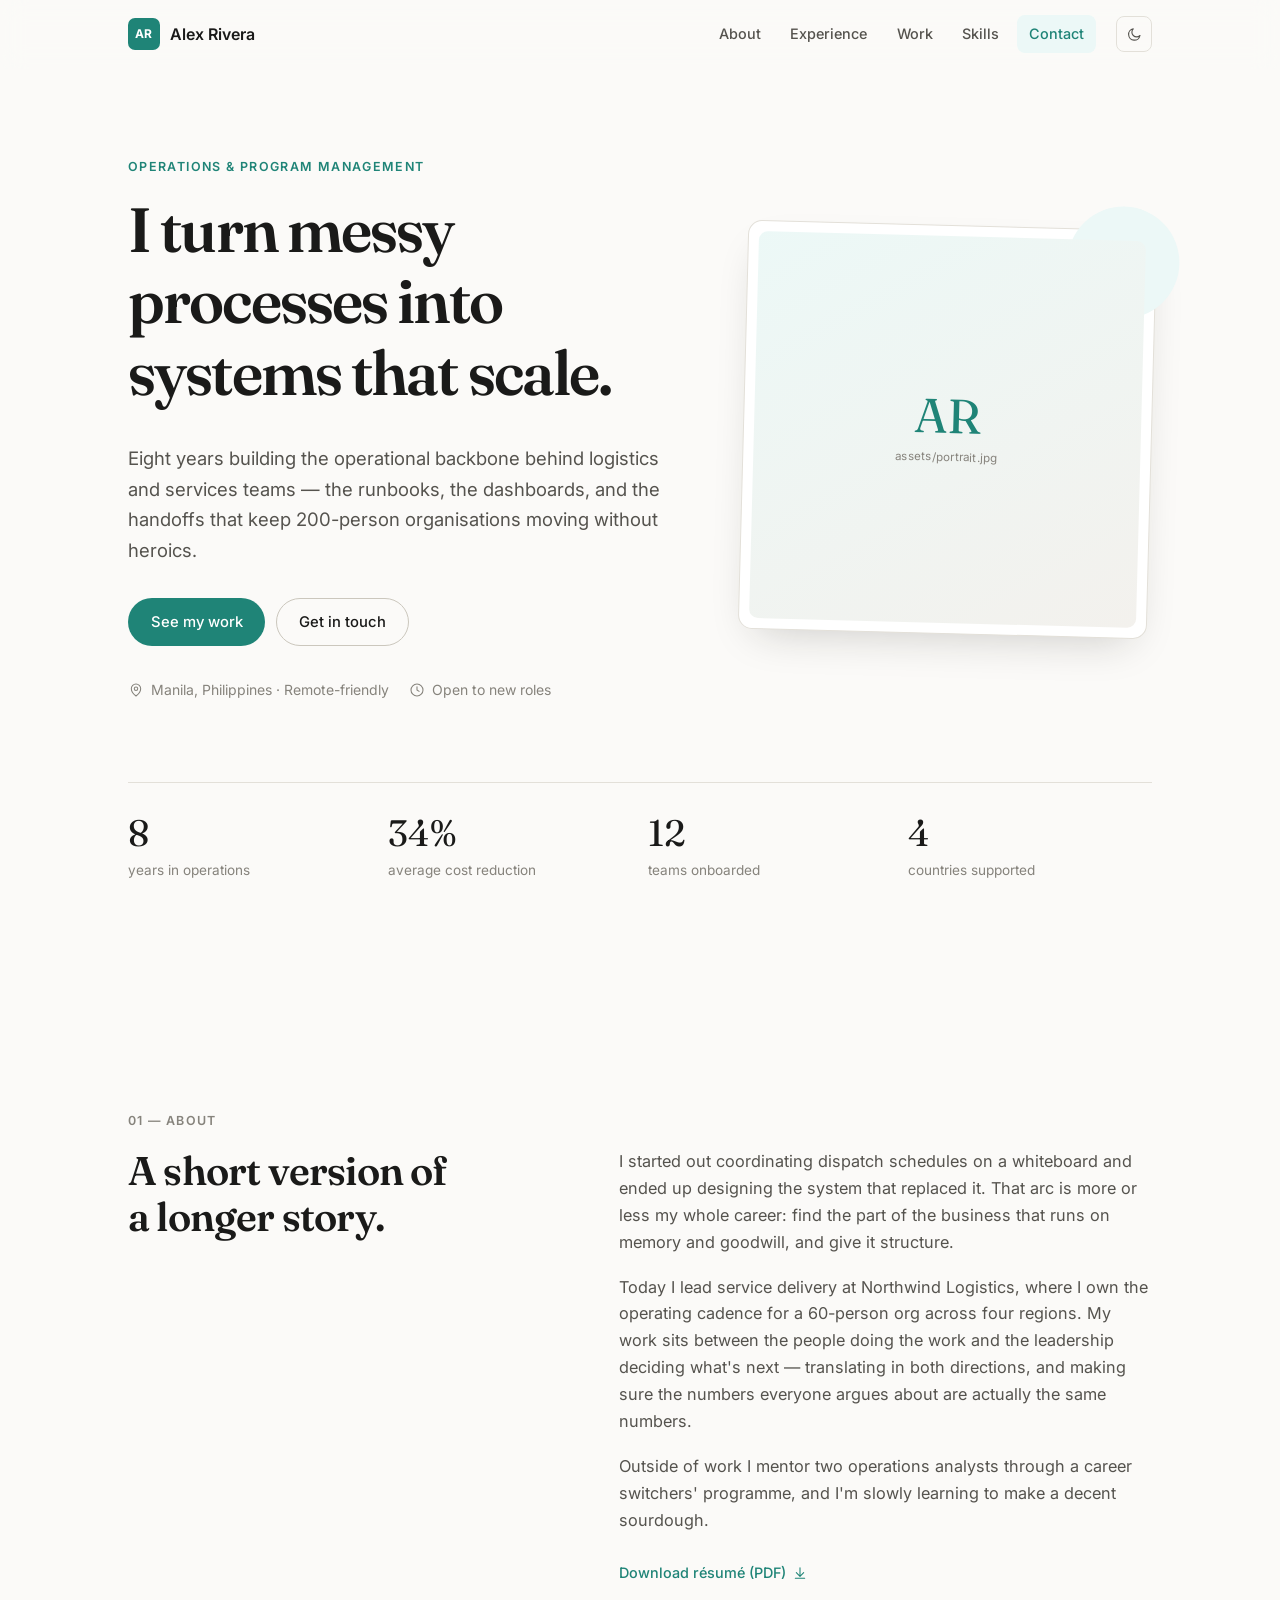
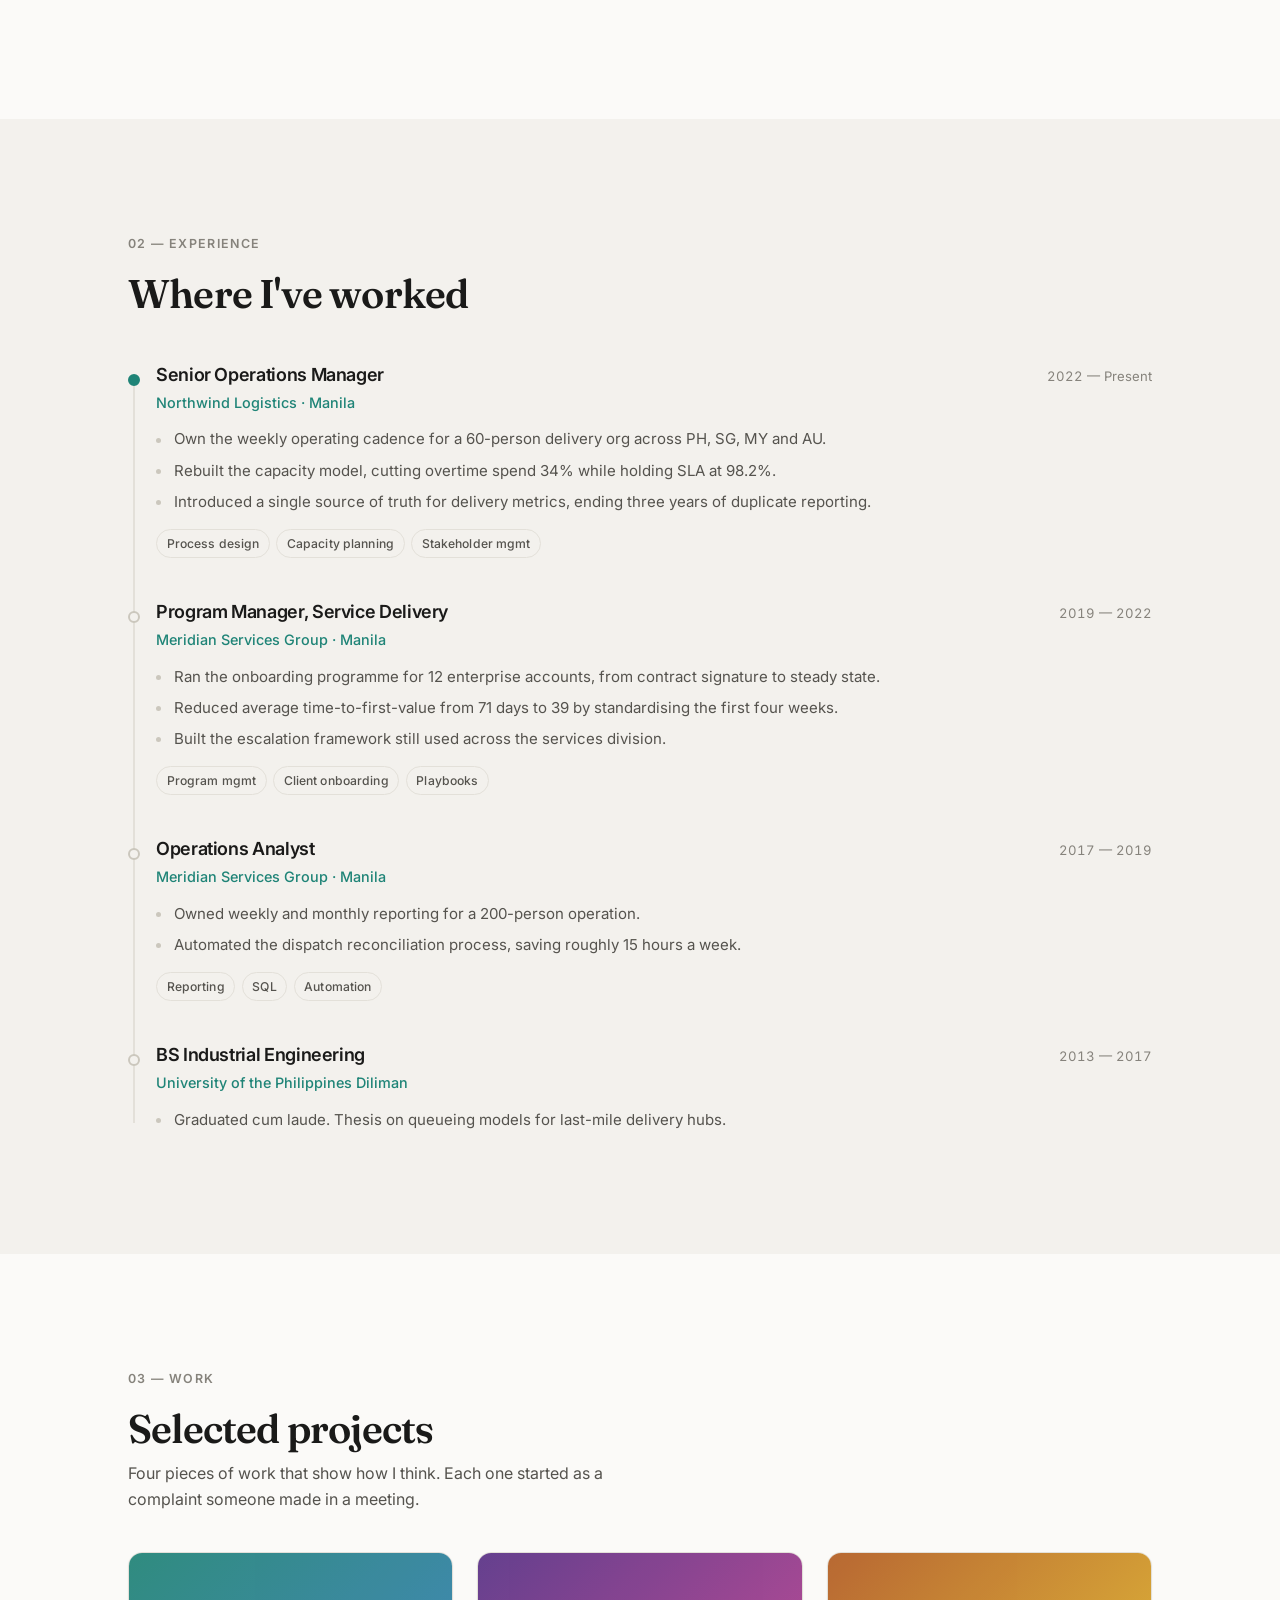
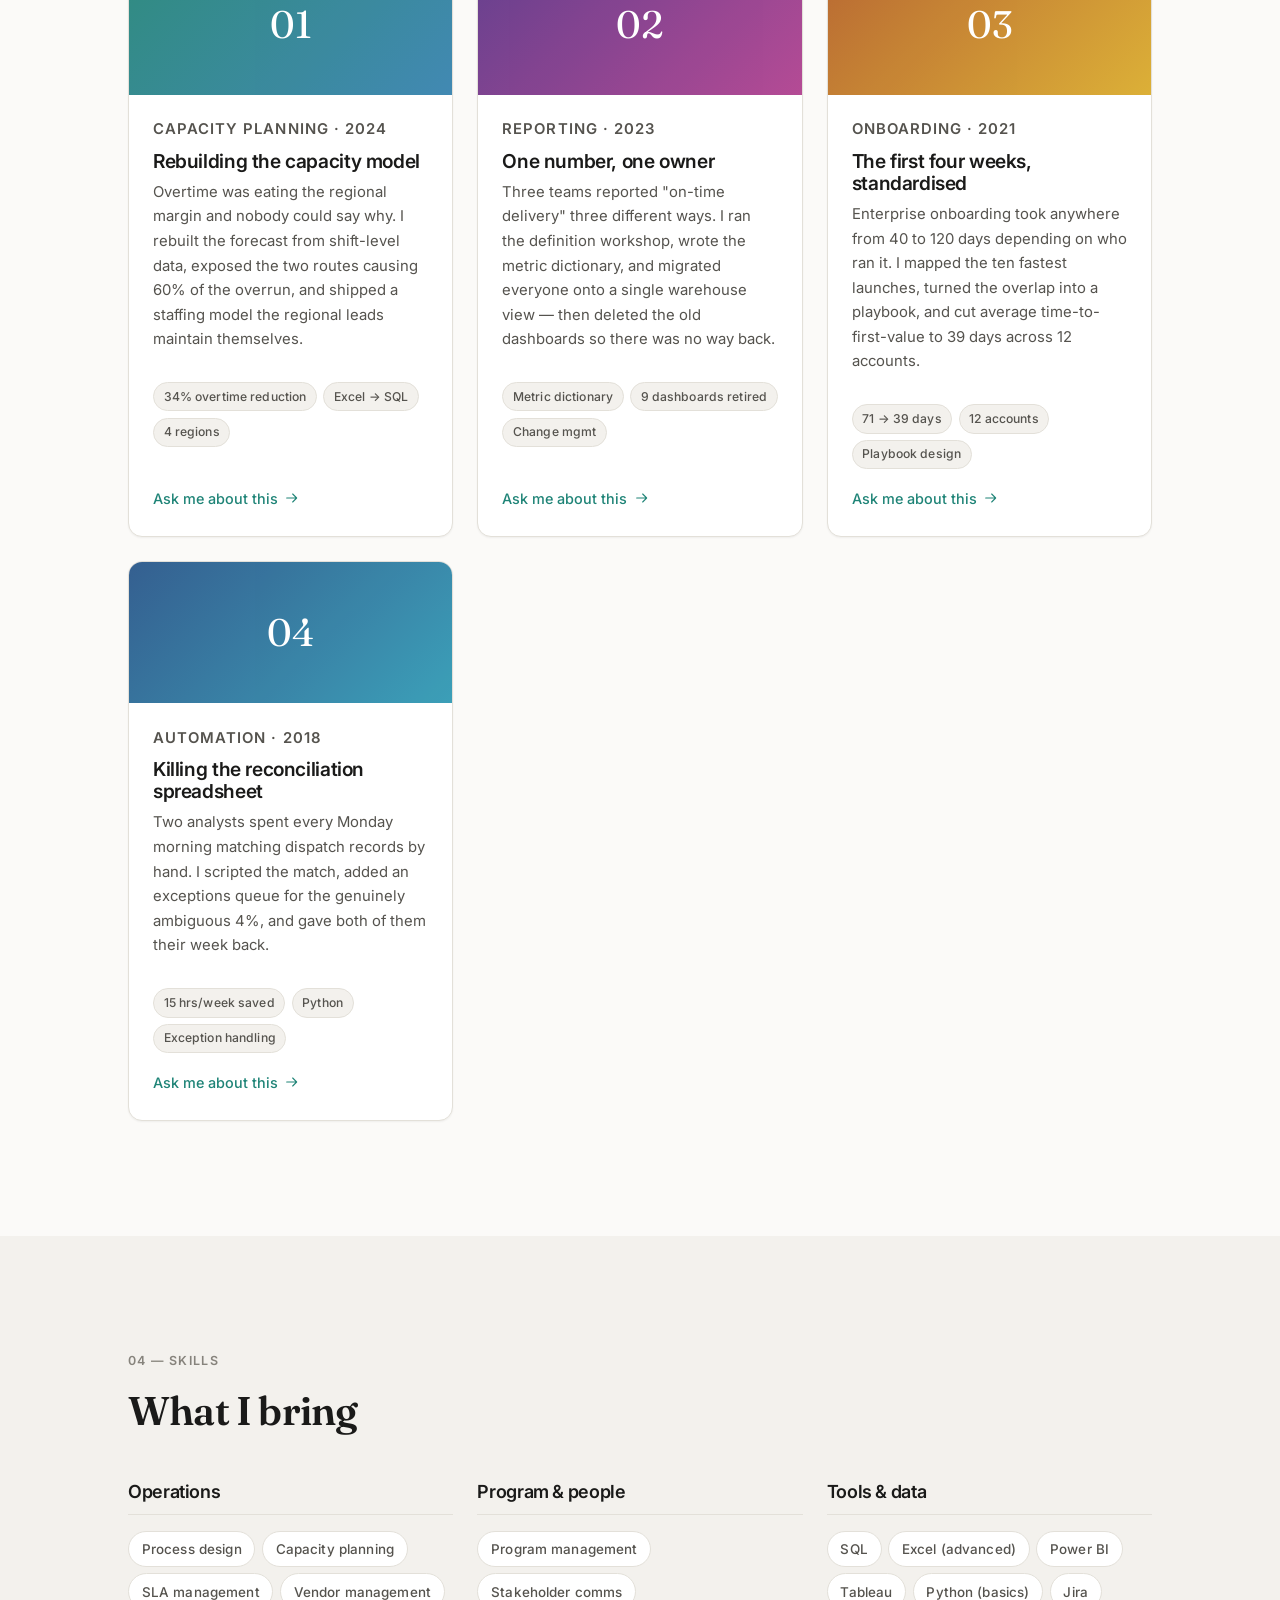
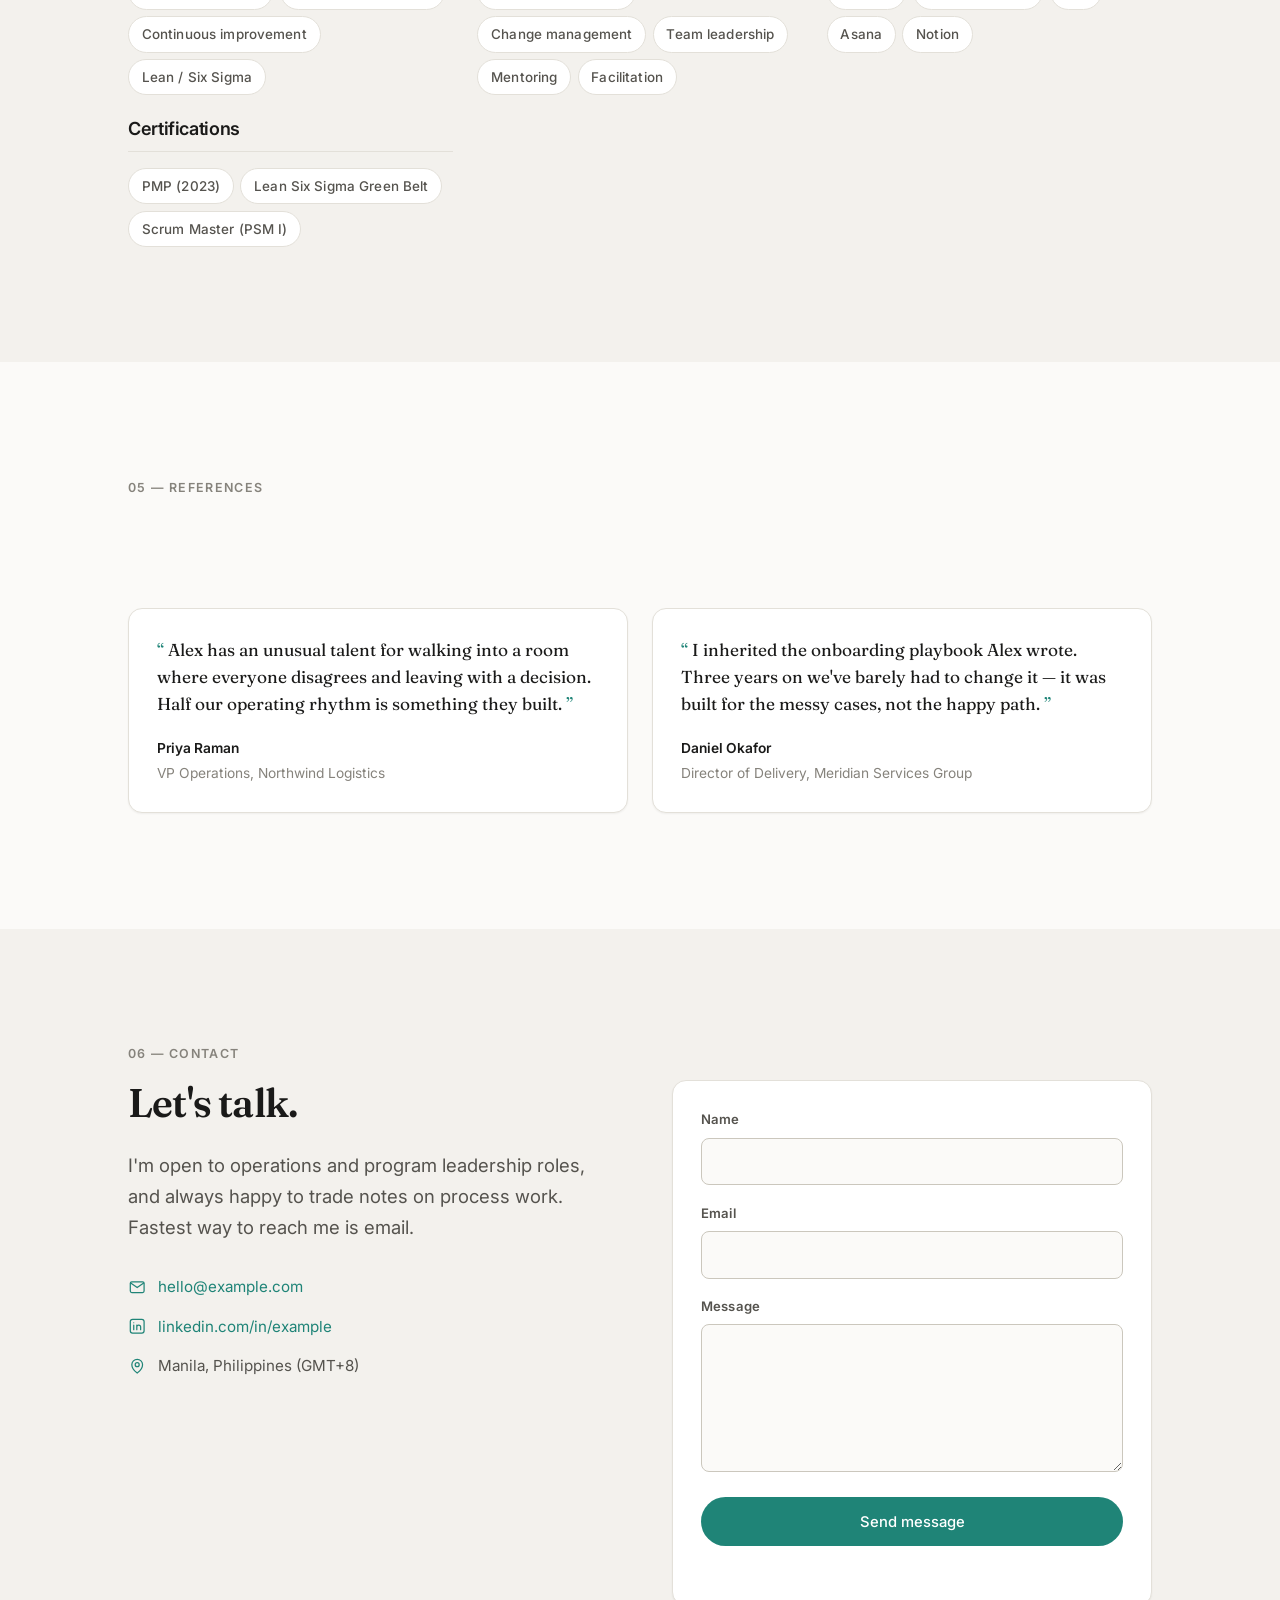
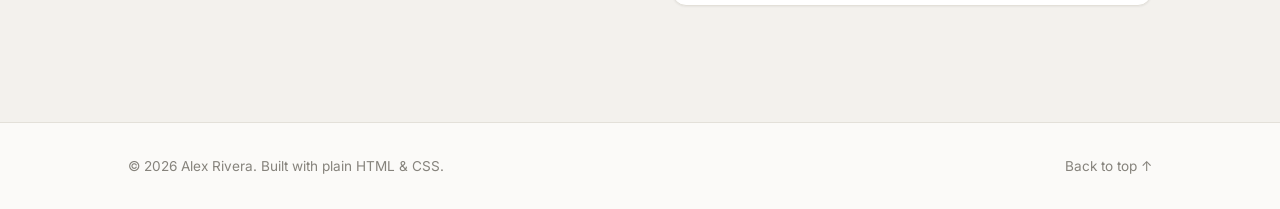
==== index.html @ 47d4df35 "Initial portfolio site Static single-page portfolio deployed to GitHub Pages via Actions. No build s" ====
<!DOCTYPE html>
<html lang="en" class="no-js">
<head>
<meta charset="utf-8">
<meta name="viewport" content="width=device-width, initial-scale=1">

<!-- ══════════════════════════════════════════════════════════════════
     EDIT ME — site metadata. Change these 6 lines and most of the
     SEO / social-sharing setup is done.
     ══════════════════════════════════════════════════════════════ -->
<title>Alex Rivera — Operations &amp; Program Manager</title>
<meta name="description" content="Operations and program manager with 8 years turning messy processes into systems that scale. Currently leading service delivery at Northwind Logistics.">
<meta name="author" content="Alex Rivera">
<link rel="canonical" href="https://nicogallardoramos-glitch.github.io/">
<meta property="og:title" content="Alex Rivera — Operations &amp; Program Manager">
<meta property="og:description" content="Operations and program manager with 8 years turning messy processes into systems that scale.">
<meta property="og:type" content="website">
<meta property="og:url" content="https://nicogallardoramos-glitch.github.io/">
<meta property="og:image" content="https://nicogallardoramos-glitch.github.io/assets/og-image.png">
<meta name="twitter:card" content="summary_large_image">

<link rel="icon" href="assets/favicon.svg" type="image/svg+xml">
<link rel="preconnect" href="https://fonts.googleapis.com">
<link rel="preconnect" href="https://fonts.gstatic.com" crossorigin>
<link rel="stylesheet" href="https://fonts.googleapis.com/css2?family=Inter:wght@400;500;600;700&family=Fraunces:opsz,wght@9..144,600&display=swap">
<link rel="stylesheet" href="css/styles.css">

<!-- Runs before first paint: applies the saved theme (no white flash) and
     flips the no-js flag so scroll-reveal only hides content when JS works. -->
<script>
  document.documentElement.classList.remove('no-js');
  try {
    var t = localStorage.getItem('theme');
    if (t) document.documentElement.setAttribute('data-theme', t);
  } catch (e) {}
</script>
</head>
<body>

<a class="skip-link" href="#main">Skip to content</a>

<!-- ─── Header ──────────────────────────────────────────────────── -->
<header class="site-header" id="site-header">
  <div class="wrap header-inner">
    <a class="brand" href="#top">
      <span class="brand-mark" aria-hidden="true">AR</span>
      <span class="brand-name">Alex Rivera</span>
    </a>

    <nav class="nav" id="nav" aria-label="Main">
      <a href="#about">About</a>
      <a href="#experience">Experience</a>
      <a href="#work">Work</a>
      <a href="#skills">Skills</a>
      <a href="#contact">Contact</a>
    </nav>

    <div class="header-actions">
      <button class="icon-btn" id="theme-toggle" type="button"
              aria-label="Switch to dark theme" title="Toggle theme">
        <svg class="ico-sun" viewBox="0 0 24 24" aria-hidden="true"><circle cx="12" cy="12" r="4.2"/><path d="M12 2.5v2.6M12 18.9v2.6M2.5 12h2.6M18.9 12h2.6M5.2 5.2l1.9 1.9M16.9 16.9l1.9 1.9M18.8 5.2l-1.9 1.9M7.1 16.9l-1.9 1.9"/></svg>
        <svg class="ico-moon" viewBox="0 0 24 24" aria-hidden="true"><path d="M20 13.6A8.2 8.2 0 1 1 10.4 4a6.6 6.6 0 0 0 9.6 9.6z"/></svg>
      </button>

      <button class="icon-btn nav-toggle" id="nav-toggle" type="button"
              aria-label="Open menu" aria-expanded="false" aria-controls="nav">
        <svg viewBox="0 0 24 24" aria-hidden="true"><path d="M4 7h16M4 12h16M4 17h16"/></svg>
      </button>
    </div>
  </div>
</header>

<main id="main">

  <!-- ─── Hero ──────────────────────────────────────────────────── -->
  <section class="hero" id="top">
    <div class="wrap hero-grid">
      <div class="hero-text">
        <p class="eyebrow reveal">Operations &amp; Program Management</p>
        <h1 class="reveal">I turn messy processes into systems that scale.</h1>
        <p class="lede reveal">
          Eight years building the operational backbone behind logistics and
          services teams — the runbooks, the dashboards, and the handoffs that
          keep 200-person organisations moving without heroics.
        </p>
        <div class="hero-cta reveal">
          <a class="btn btn-primary" href="#work">See my work</a>
          <a class="btn btn-ghost" href="#contact">Get in touch</a>
        </div>
        <ul class="hero-meta reveal">
          <li><svg viewBox="0 0 24 24" aria-hidden="true"><path d="M12 21s7-5.4 7-11a7 7 0 1 0-14 0c0 5.6 7 11 7 11z"/><circle cx="12" cy="10" r="2.6"/></svg> Manila, Philippines · Remote-friendly</li>
          <li><svg viewBox="0 0 24 24" aria-hidden="true"><circle cx="12" cy="12" r="9"/><path d="M12 7v5l3.2 2"/></svg> Open to new roles</li>
        </ul>
      </div>

      <div class="hero-portrait reveal">
        <!-- EDIT ME — swap for a real photo: assets/portrait.jpg (square, 800×800) -->
        <div class="portrait-frame">
          <div class="portrait-placeholder" role="img" aria-label="Portrait placeholder">
            <span>AR</span>
            <small>assets/portrait.jpg</small>
          </div>
        </div>
      </div>
    </div>

    <div class="wrap">
      <dl class="stats reveal">
        <div><dt>8</dt><dd>years in operations</dd></div>
        <div><dt>34%</dt><dd>average cost reduction</dd></div>
        <div><dt>12</dt><dd>teams onboarded</dd></div>
        <div><dt>4</dt><dd>countries supported</dd></div>
      </dl>
    </div>
  </section>

  <!-- ─── About ─────────────────────────────────────────────────── -->
  <section class="section" id="about">
    <div class="wrap">
      <p class="section-label reveal">01 — About</p>
      <div class="about-grid">
        <h2 class="reveal">A short version of a longer story.</h2>
        <div class="prose reveal">
          <p>
            I started out coordinating dispatch schedules on a whiteboard and
            ended up designing the system that replaced it. That arc is more or
            less my whole career: find the part of the business that runs on
            memory and goodwill, and give it structure.
          </p>
          <p>
            Today I lead service delivery at Northwind Logistics, where I own
            the operating cadence for a 60-person org across four regions. My
            work sits between the people doing the work and the leadership
            deciding what's next — translating in both directions, and making
            sure the numbers everyone argues about are actually the same numbers.
          </p>
          <p>
            Outside of work I mentor two operations analysts through a career
            switchers' programme, and I'm slowly learning to make a decent
            sourdough.
          </p>
          <p class="about-cta">
            <a class="link-arrow" href="assets/resume.pdf" download>
              Download résumé (PDF)
              <svg viewBox="0 0 24 24" aria-hidden="true"><path d="M12 4v12M6.5 11.5 12 17l5.5-5.5M5 20h14"/></svg>
            </a>
          </p>
        </div>
      </div>
    </div>
  </section>

  <!-- ─── Experience ────────────────────────────────────────────── -->
  <section class="section section-alt" id="experience">
    <div class="wrap">
      <p class="section-label reveal">02 — Experience</p>
      <h2 class="section-title reveal">Where I've worked</h2>

      <ol class="timeline">
        <li class="reveal">
          <div class="tl-marker" aria-hidden="true"></div>
          <div class="tl-body">
            <div class="tl-head">
              <h3>Senior Operations Manager</h3>
              <span class="tl-date">2022 — Present</span>
            </div>
            <p class="tl-org">Northwind Logistics · Manila</p>
            <ul class="tl-points">
              <li>Own the weekly operating cadence for a 60-person delivery org across PH, SG, MY and AU.</li>
              <li>Rebuilt the capacity model, cutting overtime spend 34% while holding SLA at 98.2%.</li>
              <li>Introduced a single source of truth for delivery metrics, ending three years of duplicate reporting.</li>
            </ul>
            <ul class="tags">
              <li>Process design</li><li>Capacity planning</li><li>Stakeholder mgmt</li>
            </ul>
          </div>
        </li>

        <li class="reveal">
          <div class="tl-marker" aria-hidden="true"></div>
          <div class="tl-body">
            <div class="tl-head">
              <h3>Program Manager, Service Delivery</h3>
              <span class="tl-date">2019 — 2022</span>
            </div>
            <p class="tl-org">Meridian Services Group · Manila</p>
            <ul class="tl-points">
              <li>Ran the onboarding programme for 12 enterprise accounts, from contract signature to steady state.</li>
              <li>Reduced average time-to-first-value from 71 days to 39 by standardising the first four weeks.</li>
              <li>Built the escalation framework still used across the services division.</li>
            </ul>
            <ul class="tags">
              <li>Program mgmt</li><li>Client onboarding</li><li>Playbooks</li>
            </ul>
          </div>
        </li>

        <li class="reveal">
          <div class="tl-marker" aria-hidden="true"></div>
          <div class="tl-body">
            <div class="tl-head">
              <h3>Operations Analyst</h3>
              <span class="tl-date">2017 — 2019</span>
            </div>
            <p class="tl-org">Meridian Services Group · Manila</p>
            <ul class="tl-points">
              <li>Owned weekly and monthly reporting for a 200-person operation.</li>
              <li>Automated the dispatch reconciliation process, saving roughly 15 hours a week.</li>
            </ul>
            <ul class="tags">
              <li>Reporting</li><li>SQL</li><li>Automation</li>
            </ul>
          </div>
        </li>

        <li class="reveal">
          <div class="tl-marker" aria-hidden="true"></div>
          <div class="tl-body">
            <div class="tl-head">
              <h3>BS Industrial Engineering</h3>
              <span class="tl-date">2013 — 2017</span>
            </div>
            <p class="tl-org">University of the Philippines Diliman</p>
            <ul class="tl-points">
              <li>Graduated cum laude. Thesis on queueing models for last-mile delivery hubs.</li>
            </ul>
          </div>
        </li>
      </ol>
    </div>
  </section>

  <!-- ─── Work / Case studies ───────────────────────────────────── -->
  <section class="section" id="work">
    <div class="wrap">
      <p class="section-label reveal">03 — Work</p>
      <h2 class="section-title reveal">Selected projects</h2>
      <p class="section-intro reveal">
        Four pieces of work that show how I think. Each one started as a
        complaint someone made in a meeting.
      </p>

      <div class="cards">
        <!-- EDIT ME — duplicate an <article> to add a project -->
        <article class="card reveal">
          <div class="card-thumb" data-tone="a" aria-hidden="true"><span>01</span></div>
          <div class="card-body">
            <p class="card-kicker">Capacity planning · 2024</p>
            <h3>Rebuilding the capacity model</h3>
            <p>
              Overtime was eating the regional margin and nobody could say why.
              I rebuilt the forecast from shift-level data, exposed the two
              routes causing 60% of the overrun, and shipped a staffing model
              the regional leads maintain themselves.
            </p>
            <ul class="tags">
              <li>34% overtime reduction</li><li>Excel → SQL</li><li>4 regions</li>
            </ul>
            <a class="link-arrow" href="#contact">
              Ask me about this
              <svg viewBox="0 0 24 24" aria-hidden="true"><path d="M4 12h15M13 6l6 6-6 6"/></svg>
            </a>
          </div>
        </article>

        <article class="card reveal">
          <div class="card-thumb" data-tone="b" aria-hidden="true"><span>02</span></div>
          <div class="card-body">
            <p class="card-kicker">Reporting · 2023</p>
            <h3>One number, one owner</h3>
            <p>
              Three teams reported "on-time delivery" three different ways. I
              ran the definition workshop, wrote the metric dictionary, and
              migrated everyone onto a single warehouse view — then deleted the
              old dashboards so there was no way back.
            </p>
            <ul class="tags">
              <li>Metric dictionary</li><li>9 dashboards retired</li><li>Change mgmt</li>
            </ul>
            <a class="link-arrow" href="#contact">
              Ask me about this
              <svg viewBox="0 0 24 24" aria-hidden="true"><path d="M4 12h15M13 6l6 6-6 6"/></svg>
            </a>
          </div>
        </article>

        <article class="card reveal">
          <div class="card-thumb" data-tone="c" aria-hidden="true"><span>03</span></div>
          <div class="card-body">
            <p class="card-kicker">Onboarding · 2021</p>
            <h3>The first four weeks, standardised</h3>
            <p>
              Enterprise onboarding took anywhere from 40 to 120 days depending
              on who ran it. I mapped the ten fastest launches, turned the
              overlap into a playbook, and cut average time-to-first-value to 39
              days across 12 accounts.
            </p>
            <ul class="tags">
              <li>71 → 39 days</li><li>12 accounts</li><li>Playbook design</li>
            </ul>
            <a class="link-arrow" href="#contact">
              Ask me about this
              <svg viewBox="0 0 24 24" aria-hidden="true"><path d="M4 12h15M13 6l6 6-6 6"/></svg>
            </a>
          </div>
        </article>

        <article class="card reveal">
          <div class="card-thumb" data-tone="d" aria-hidden="true"><span>04</span></div>
          <div class="card-body">
            <p class="card-kicker">Automation · 2018</p>
            <h3>Killing the reconciliation spreadsheet</h3>
            <p>
              Two analysts spent every Monday morning matching dispatch records
              by hand. I scripted the match, added an exceptions queue for the
              genuinely ambiguous 4%, and gave both of them their week back.
            </p>
            <ul class="tags">
              <li>15 hrs/week saved</li><li>Python</li><li>Exception handling</li>
            </ul>
            <a class="link-arrow" href="#contact">
              Ask me about this
              <svg viewBox="0 0 24 24" aria-hidden="true"><path d="M4 12h15M13 6l6 6-6 6"/></svg>
            </a>
          </div>
        </article>
      </div>
    </div>
  </section>

  <!-- ─── Skills ────────────────────────────────────────────────── -->
  <section class="section section-alt" id="skills">
    <div class="wrap">
      <p class="section-label reveal">04 — Skills</p>
      <h2 class="section-title reveal">What I bring</h2>

      <div class="skills-grid">
        <div class="skill-group reveal">
          <h3>Operations</h3>
          <ul class="tags tags-lg">
            <li>Process design</li><li>Capacity planning</li><li>SLA management</li>
            <li>Vendor management</li><li>Continuous improvement</li><li>Lean / Six Sigma</li>
          </ul>
        </div>
        <div class="skill-group reveal">
          <h3>Program &amp; people</h3>
          <ul class="tags tags-lg">
            <li>Program management</li><li>Stakeholder comms</li><li>Change management</li>
            <li>Team leadership</li><li>Mentoring</li><li>Facilitation</li>
          </ul>
        </div>
        <div class="skill-group reveal">
          <h3>Tools &amp; data</h3>
          <ul class="tags tags-lg">
            <li>SQL</li><li>Excel (advanced)</li><li>Power BI</li><li>Tableau</li>
            <li>Python (basics)</li><li>Jira</li><li>Asana</li><li>Notion</li>
          </ul>
        </div>
        <div class="skill-group reveal">
          <h3>Certifications</h3>
          <ul class="tags tags-lg">
            <li>PMP (2023)</li><li>Lean Six Sigma Green Belt</li><li>Scrum Master (PSM I)</li>
          </ul>
        </div>
      </div>
    </div>
  </section>

  <!-- ─── Testimonials ──────────────────────────────────────────── -->
  <section class="section" id="testimonials">
    <div class="wrap">
      <p class="section-label reveal">05 — References</p>
      <h2 class="section-title reveal">What colleagues say</h2>

      <div class="quotes">
        <figure class="quote reveal">
          <blockquote>
            Alex has an unusual talent for walking into a room where everyone
            disagrees and leaving with a decision. Half our operating rhythm is
            something they built.
          </blockquote>
          <figcaption>
            <strong>Priya Raman</strong>
            <span>VP Operations, Northwind Logistics</span>
          </figcaption>
        </figure>

        <figure class="quote reveal">
          <blockquote>
            I inherited the onboarding playbook Alex wrote. Three years on we've
            barely had to change it — it was built for the messy cases, not the
            happy path.
          </blockquote>
          <figcaption>
            <strong>Daniel Okafor</strong>
            <span>Director of Delivery, Meridian Services Group</span>
          </figcaption>
        </figure>
      </div>
    </div>
  </section>

  <!-- ─── Contact ───────────────────────────────────────────────── -->
  <section class="section section-contact" id="contact">
    <div class="wrap">
      <p class="section-label reveal">06 — Contact</p>
      <div class="contact-grid">
        <div class="reveal">
          <h2>Let's talk.</h2>
          <p class="lede">
            I'm open to operations and program leadership roles, and always
            happy to trade notes on process work. Fastest way to reach me is
            email.
          </p>

          <ul class="contact-list">
            <!-- EDIT ME — real links go here -->
            <li>
              <svg viewBox="0 0 24 24" aria-hidden="true"><rect x="3" y="5" width="18" height="14" rx="2"/><path d="m3.5 6.5 8.5 6 8.5-6"/></svg>
              <a href="mailto:hello@example.com">hello@example.com</a>
            </li>
            <li>
              <svg viewBox="0 0 24 24" aria-hidden="true"><rect x="3" y="3" width="18" height="18" rx="3"/><path d="M7.5 10.5v6M7.5 7.5v.01M11.5 16.5v-6M11.5 13c0-1.4 1-2.5 2.4-2.5s2.6 1 2.6 2.6v3.4"/></svg>
              <a href="https://linkedin.com/in/example" rel="me noopener">linkedin.com/in/example</a>
            </li>
            <li>
              <svg viewBox="0 0 24 24" aria-hidden="true"><path d="M12 21s7-5.4 7-11a7 7 0 1 0-14 0c0 5.6 7 11 7 11z"/><circle cx="12" cy="10" r="2.6"/></svg>
              <span>Manila, Philippines (GMT+8)</span>
            </li>
          </ul>
        </div>

        <!-- Static hosting has no backend. This posts to Formspree's free tier.
             Sign up at formspree.io, then replace YOUR_FORM_ID below.
             Until you do, the form will not send anything. -->
        <form class="contact-form reveal" id="contact-form"
              action="https://formspree.io/f/YOUR_FORM_ID" method="POST">
          <div class="field">
            <label for="cf-name">Name</label>
            <input id="cf-name" name="name" type="text" required autocomplete="name">
          </div>
          <div class="field">
            <label for="cf-email">Email</label>
            <input id="cf-email" name="email" type="email" required autocomplete="email">
          </div>
          <div class="field">
            <label for="cf-message">Message</label>
            <textarea id="cf-message" name="message" rows="5" required></textarea>
          </div>
          <!-- Honeypot: bots fill this, humans never see it. -->
          <input type="text" name="_gotcha" tabindex="-1" autocomplete="off" aria-hidden="true" class="honeypot">
          <button class="btn btn-primary" type="submit">Send message</button>
          <p class="form-status" id="form-status" role="status" aria-live="polite"></p>
        </form>
      </div>
    </div>
  </section>

</main>

<footer class="site-footer">
  <div class="wrap footer-inner">
    <p>© <span id="year">2026</span> Alex Rivera. Built with plain HTML &amp; CSS.</p>
    <a href="#top" class="to-top">Back to top ↑</a>
  </div>
</footer>

<script src="js/main.js"></script>
</body>
</html>
---- css/styles.css ----
/* ═══════════════════════════════════════════════════════════════════
   Portfolio — stylesheet
   No frameworks, no build step. Edit the tokens below to re-skin the
   whole site; everything downstream reads from them.
   ═══════════════════════════════════════════════════════════════════ */

/* ── 1. Design tokens ──────────────────────────────────────────── */
:root {
  /* Palette — light. Change --accent-h to shift the whole accent hue. */
  --accent-h: 172;
  --accent:        hsl(var(--accent-h) 62% 32%);
  --accent-hover:  hsl(var(--accent-h) 62% 26%);
  --accent-soft:   hsl(var(--accent-h) 48% 95%);
  --accent-border: hsl(var(--accent-h) 40% 84%);

  --bg:        #fbfaf8;
  --bg-alt:    #f3f1ed;
  --surface:   #ffffff;
  --text:      #1a1a19;
  --text-mid:  #55534e;
  --text-soft: #86837c;
  --border:    #e3e0d9;
  --border-strong: #cbc7bd;

  --shadow-sm: 0 1px 2px rgb(26 26 25 / .05);
  --shadow-md: 0 4px 16px -4px rgb(26 26 25 / .10), 0 1px 3px rgb(26 26 25 / .05);
  --shadow-lg: 0 18px 44px -18px rgb(26 26 25 / .22);

  /* Type */
  --font-sans:  'Inter', -apple-system, BlinkMacSystemFont, 'Segoe UI', Roboto, Helvetica, Arial, sans-serif;
  --font-display: 'Fraunces', Georgia, 'Times New Roman', serif;

  /* Rhythm */
  --wrap: 1120px;
  --gutter: clamp(1.25rem, 5vw, 3rem);
  --section-y: clamp(4.5rem, 9vw, 8rem);
  --radius: 14px;
  --radius-sm: 8px;
}

/* Dark — applied by system preference unless the user chose light. */
@media (prefers-color-scheme: dark) {
  :root:not([data-theme='light']) {
    --accent:        hsl(var(--accent-h) 55% 62%);
    --accent-hover:  hsl(var(--accent-h) 60% 70%);
    --accent-soft:   hsl(var(--accent-h) 30% 16%);
    --accent-border: hsl(var(--accent-h) 25% 28%);

    --bg:        #14151a;
    --bg-alt:    #1a1c22;
    --surface:   #1f2128;
    --text:      #eceaf0;
    --text-mid:  #a9a7b2;
    --text-soft: #7d7b86;
    --border:    #2c2f38;
    --border-strong: #3d414d;

    --shadow-sm: 0 1px 2px rgb(0 0 0 / .3);
    --shadow-md: 0 4px 16px -4px rgb(0 0 0 / .45);
    --shadow-lg: 0 18px 44px -18px rgb(0 0 0 / .7);
  }
}

/* Dark — explicit toggle. Must repeat so the toggle wins both ways. */
:root[data-theme='dark'] {
  --accent:        hsl(var(--accent-h) 55% 62%);
  --accent-hover:  hsl(var(--accent-h) 60% 70%);
  --accent-soft:   hsl(var(--accent-h) 30% 16%);
  --accent-border: hsl(var(--accent-h) 25% 28%);

  --bg:        #14151a;
  --bg-alt:    #1a1c22;
  --surface:   #1f2128;
  --text:      #eceaf0;
  --text-mid:  #a9a7b2;
  --text-soft: #7d7b86;
  --border:    #2c2f38;
  --border-strong: #3d414d;

  --shadow-sm: 0 1px 2px rgb(0 0 0 / .3);
  --shadow-md: 0 4px 16px -4px rgb(0 0 0 / .45);
  --shadow-lg: 0 18px 44px -18px rgb(0 0 0 / .7);
}

/* ── 2. Reset & base ───────────────────────────────────────────── */
*, *::before, *::after { box-sizing: border-box; }

html {
  scroll-behavior: smooth;
  /* Keeps anchored sections clear of the sticky header. */
  scroll-padding-top: 5.5rem;
  -webkit-text-size-adjust: 100%;
}

body {
  margin: 0;
  background: var(--bg);
  color: var(--text);
  font-family: var(--font-sans);
  font-size: 1rem;
  line-height: 1.65;
  -webkit-font-smoothing: antialiased;
  text-rendering: optimizeLegibility;
}

img, svg { max-width: 100%; }
svg { fill: none; stroke: currentColor; stroke-width: 1.6; stroke-linecap: round; stroke-linejoin: round; }

h1, h2, h3 { line-height: 1.15; margin: 0 0 .6em; letter-spacing: -.02em; font-weight: 600; }
h1 { font-family: var(--font-display); font-size: clamp(2.25rem, 5.5vw, 3.9rem); letter-spacing: -.03em; }
h2 { font-family: var(--font-display); font-size: clamp(1.7rem, 3.4vw, 2.5rem); }
h3 { font-size: 1.125rem; }
p  { margin: 0 0 1.1em; }
ul, ol { margin: 0; padding: 0; list-style: none; }

a { color: var(--accent); text-decoration: none; }
a:hover { color: var(--accent-hover); }

:focus-visible {
  outline: 2px solid var(--accent);
  outline-offset: 3px;
  border-radius: 3px;
}

.wrap { width: 100%; max-width: var(--wrap); margin-inline: auto; padding-inline: var(--gutter); }

.skip-link {
  position: absolute; left: -9999px; top: 0; z-index: 100;
  background: var(--accent); color: #fff; padding: .7rem 1.1rem;
  border-radius: 0 0 var(--radius-sm) 0; font-weight: 500;
}
.skip-link:focus { left: 0; color: #fff; }

/* ── 3. Header & nav ───────────────────────────────────────────── */
.site-header {
  position: sticky; top: 0; z-index: 50;
  /* Solid fallback first, for browsers without color-mix(). */
  background: var(--bg);
  background: color-mix(in srgb, var(--bg) 82%, transparent);
  backdrop-filter: blur(12px);
  -webkit-backdrop-filter: blur(12px);
  border-bottom: 1px solid transparent;
  transition: border-color .25s, box-shadow .25s;
}
.site-header.is-stuck { border-bottom-color: var(--border); box-shadow: var(--shadow-sm); }

.header-inner { display: flex; align-items: center; gap: 1rem; min-height: 4.25rem; }

.brand { display: flex; align-items: center; gap: .6rem; color: var(--text); font-weight: 600; }
.brand:hover { color: var(--text); }
.brand-mark {
  display: grid; place-items: center;
  width: 2rem; height: 2rem; border-radius: 7px;
  background: var(--accent); color: #fff;
  font-size: .75rem; font-weight: 700; letter-spacing: .04em;
}
:root[data-theme='dark'] .brand-mark { color: #14151a; }
@media (prefers-color-scheme: dark) { :root:not([data-theme='light']) .brand-mark { color: #14151a; } }

.nav { margin-left: auto; display: flex; gap: .35rem; }
.nav a {
  position: relative;
  padding: .45rem .75rem; border-radius: var(--radius-sm);
  color: var(--text-mid); font-size: .9rem; font-weight: 500;
  transition: color .18s, background-color .18s;
}
.nav a:hover { color: var(--text); background: var(--bg-alt); }
.nav a.is-active { color: var(--accent); background: var(--accent-soft); }

.header-actions { display: flex; align-items: center; gap: .35rem; margin-left: .25rem; }

.icon-btn {
  display: grid; place-items: center;
  width: 2.25rem; height: 2.25rem; padding: 0;
  border: 1px solid var(--border); border-radius: var(--radius-sm);
  background: transparent; color: var(--text-mid); cursor: pointer;
  transition: color .18s, border-color .18s, background-color .18s;
}
.icon-btn:hover { color: var(--text); border-color: var(--border-strong); background: var(--bg-alt); }
.icon-btn svg { width: 1.05rem; height: 1.05rem; }

/* Show the icon for the theme you'd switch *to*. */
.ico-moon { display: block; }
.ico-sun  { display: none; }
:root[data-theme='dark'] .ico-moon { display: none; }
:root[data-theme='dark'] .ico-sun  { display: block; }
@media (prefers-color-scheme: dark) {
  :root:not([data-theme='light']) .ico-moon { display: none; }
  :root:not([data-theme='light']) .ico-sun  { display: block; }
}

.nav-toggle { display: none; }

@media (max-width: 760px) {
  .nav-toggle { display: grid; }
  .brand-name { display: none; }
  .nav {
    position: absolute; inset: 100% 0 auto 0;
    flex-direction: column; gap: 0;
    padding: .5rem var(--gutter) 1rem;
    background: var(--bg); border-bottom: 1px solid var(--border);
    box-shadow: var(--shadow-md);
    display: none;
  }
  .nav.is-open { display: flex; }
  .nav a { padding: .7rem .5rem; font-size: 1rem; }
}

/* ── 4. Buttons & small parts ──────────────────────────────────── */
.btn {
  display: inline-flex; align-items: center; justify-content: center; gap: .5rem;
  padding: .7rem 1.35rem; border: 1px solid transparent; border-radius: 999px;
  font: inherit; font-size: .925rem; font-weight: 500; cursor: pointer;
  transition: background-color .18s, color .18s, border-color .18s, transform .18s;
}
.btn:active { transform: translateY(1px); }
.btn-primary { background: var(--accent); color: #fff; }
.btn-primary:hover { background: var(--accent-hover); color: #fff; }
:root[data-theme='dark'] .btn-primary { color: #14151a; }
:root[data-theme='dark'] .btn-primary:hover { color: #14151a; }
@media (prefers-color-scheme: dark) {
  :root:not([data-theme='light']) .btn-primary,
  :root:not([data-theme='light']) .btn-primary:hover { color: #14151a; }
}
.btn-ghost { border-color: var(--border-strong); color: var(--text); background: transparent; }
.btn-ghost:hover { border-color: var(--text-mid); color: var(--text); background: var(--bg-alt); }

.eyebrow, .section-label {
  font-size: .78rem; font-weight: 600; letter-spacing: .11em; text-transform: uppercase;
  color: var(--accent); margin-bottom: 1rem;
}
.section-label { color: var(--text-soft); }

.lede { font-size: clamp(1.02rem, 1.6vw, 1.16rem); color: var(--text-mid); max-width: 54ch; }

.link-arrow {
  display: inline-flex; align-items: center; gap: .4rem;
  font-size: .9rem; font-weight: 500;
}
.link-arrow svg { width: 1rem; height: 1rem; transition: transform .2s; }
.link-arrow:hover svg { transform: translateX(3px); }

.tags { display: flex; flex-wrap: wrap; gap: .4rem; margin-top: .9rem; }
.tags li {
  padding: .22rem .6rem; border: 1px solid var(--border); border-radius: 999px;
  background: var(--bg-alt); color: var(--text-mid);
  font-size: .76rem; font-weight: 500; letter-spacing: .01em;
}
.tags-lg li { padding: .38rem .8rem; font-size: .84rem; background: var(--surface); }

/* ── 5. Sections ───────────────────────────────────────────────── */
.section { padding-block: var(--section-y); }
.section-alt { background: var(--bg-alt); }
.section-title { margin-bottom: .5rem; }
.section-intro { color: var(--text-mid); max-width: 54ch; margin-bottom: 2.5rem; }

/* ── 6. Hero ───────────────────────────────────────────────────── */
.hero { padding-top: clamp(3rem, 7vw, 5.5rem); padding-bottom: var(--section-y); }
.hero-grid {
  display: grid; grid-template-columns: minmax(0, 1.35fr) minmax(0, 1fr);
  gap: clamp(2rem, 5vw, 4rem); align-items: center;
}
.hero-text h1 { margin-bottom: .55em; max-width: 16ch; }
.hero-cta { display: flex; flex-wrap: wrap; gap: .7rem; margin-top: 2rem; }

.hero-meta { display: flex; flex-wrap: wrap; gap: 1.25rem; margin-top: 2rem; }
.hero-meta li {
  display: flex; align-items: center; gap: .45rem;
  color: var(--text-soft); font-size: .875rem;
}
.hero-meta svg { width: 1rem; height: 1rem; flex: none; }

.portrait-frame {
  position: relative; border-radius: var(--radius);
  padding: .6rem; background: var(--surface);
  border: 1px solid var(--border); box-shadow: var(--shadow-lg);
  rotate: 1.5deg;
}
.portrait-frame::after {
  content: ''; position: absolute; inset: -1.5rem -1.5rem auto auto;
  width: 7rem; height: 7rem; border-radius: 50%;
  background: var(--accent-soft); z-index: -1;
}
.portrait-placeholder {
  aspect-ratio: 1; display: grid; place-content: center; gap: .5rem;
  border-radius: calc(var(--radius) - 5px);
  background: linear-gradient(150deg, var(--accent-soft), var(--bg-alt));
  color: var(--text-soft); text-align: center;
}
.portrait-placeholder span {
  font-family: var(--font-display); font-size: 3rem; color: var(--accent);
  line-height: 1;
}
.portrait-placeholder small { font-size: .72rem; letter-spacing: .02em; }

.stats {
  display: grid; grid-template-columns: repeat(4, 1fr); gap: 1rem;
  margin: clamp(3rem, 7vw, 5rem) 0 0;
  padding-top: 2rem; border-top: 1px solid var(--border);
}
.stats div { text-align: left; }
.stats dt {
  font-family: var(--font-display); font-size: clamp(1.6rem, 3.2vw, 2.3rem);
  color: var(--text); line-height: 1;
}
.stats dd { margin: .45rem 0 0; color: var(--text-soft); font-size: .85rem; }

@media (max-width: 860px) {
  .hero-grid { grid-template-columns: 1fr; }
  .hero-portrait { max-width: 340px; }
  .stats { grid-template-columns: repeat(2, 1fr); gap: 1.75rem 1rem; }
}

/* ── 7. About ──────────────────────────────────────────────────── */
.about-grid {
  display: grid; grid-template-columns: minmax(0, 1fr) minmax(0, 1.25fr);
  gap: clamp(1.5rem, 5vw, 4rem);
}
.about-grid h2 { max-width: 12ch; }
.prose { color: var(--text-mid); max-width: 60ch; }
.prose p { font-size: 1.02rem; }
.about-cta { margin-top: 1.6rem; }

@media (max-width: 780px) { .about-grid { grid-template-columns: 1fr; } }

/* ── 8. Timeline ───────────────────────────────────────────────── */
.timeline { position: relative; margin-top: 3rem; padding-left: 1.75rem; }
.timeline::before {
  content: ''; position: absolute; left: 5px; top: .6rem; bottom: .6rem;
  width: 2px; background: var(--border);
}
.timeline > li { position: relative; padding-bottom: 2.75rem; }
.timeline > li:last-child { padding-bottom: 0; }

.tl-marker {
  position: absolute; left: -1.75rem; top: .55rem;
  width: 12px; height: 12px; border-radius: 50%;
  background: var(--bg-alt); border: 2px solid var(--border-strong);
}
.timeline > li:first-child .tl-marker { background: var(--accent); border-color: var(--accent); }

.tl-head {
  display: flex; flex-wrap: wrap; align-items: baseline;
  justify-content: space-between; gap: .5rem 1rem;
}
.tl-head h3 { margin: 0; }
.tl-date { color: var(--text-soft); font-size: .82rem; font-variant-numeric: tabular-nums; white-space: nowrap; }
.tl-org { margin: .2rem 0 .8rem; color: var(--accent); font-size: .9rem; font-weight: 500; }
.tl-points { color: var(--text-mid); font-size: .94rem; }
.tl-points li { position: relative; padding-left: 1.1rem; margin-bottom: .4rem; }
.tl-points li::before {
  content: ''; position: absolute; left: 0; top: .68em;
  width: 5px; height: 5px; border-radius: 50%; background: var(--border-strong);
}

/* ── 9. Project cards ──────────────────────────────────────────── */
.cards {
  display: grid; grid-template-columns: repeat(auto-fit, minmax(300px, 1fr));
  gap: 1.5rem;
}
.card {
  display: flex; flex-direction: column; overflow: hidden;
  background: var(--surface); border: 1px solid var(--border);
  border-radius: var(--radius); box-shadow: var(--shadow-sm);
  transition: transform .25s, box-shadow .25s, border-color .25s;
}
.card:hover { transform: translateY(-4px); box-shadow: var(--shadow-md); border-color: var(--border-strong); }

.card-thumb {
  display: grid; place-items: center; aspect-ratio: 16 / 7;
  font-family: var(--font-display); font-size: 2.4rem; color: #fff;
  opacity: .96;
}
.card-thumb[data-tone='a'] { background: linear-gradient(135deg, hsl(var(--accent-h) 55% 34%), hsl(calc(var(--accent-h) + 30) 50% 46%)); }
.card-thumb[data-tone='b'] { background: linear-gradient(135deg, hsl(268 42% 38%), hsl(318 45% 48%)); }
.card-thumb[data-tone='c'] { background: linear-gradient(135deg, hsl(24 62% 44%), hsl(44 70% 52%)); }
.card-thumb[data-tone='d'] { background: linear-gradient(135deg, hsl(212 52% 36%), hsl(192 55% 46%)); }

.card-body { padding: 1.4rem 1.5rem 1.6rem; display: flex; flex-direction: column; flex: 1; }
.card-kicker {
  margin: 0 0 .5rem; color: var(--text-soft);
  font-size: .74rem; font-weight: 600; letter-spacing: .07em; text-transform: uppercase;
}
.card-body h3 { margin-bottom: .5rem; font-size: 1.2rem; }
.card-body > p { color: var(--text-mid); font-size: .93rem; }
.card-body .tags { margin-bottom: 1.1rem; }
.card-body .link-arrow { margin-top: auto; align-self: flex-start; }

/* ── 10. Skills ────────────────────────────────────────────────── */
.skills-grid {
  display: grid; grid-template-columns: repeat(auto-fit, minmax(260px, 1fr));
  gap: 1.5rem; margin-top: 3rem;
}
.skill-group h3 {
  padding-bottom: .7rem; margin-bottom: 1rem;
  border-bottom: 1px solid var(--border); color: var(--text);
}

/* ── 11. Testimonials ──────────────────────────────────────────── */
.quotes {
  display: grid; grid-template-columns: repeat(auto-fit, minmax(300px, 1fr));
  gap: 1.5rem; margin-top: 3rem;
}
.quote {
  margin: 0; padding: 1.75rem;
  background: var(--surface); border: 1px solid var(--border);
  border-radius: var(--radius); box-shadow: var(--shadow-sm);
}
.quote blockquote {
  margin: 0 0 1.25rem;
  font-family: var(--font-display); font-size: 1.08rem; line-height: 1.55;
  color: var(--text);
}
.quote blockquote::before { content: '\201C'; color: var(--accent); }
.quote blockquote::after  { content: '\201D'; color: var(--accent); }
.quote figcaption { display: flex; flex-direction: column; gap: .1rem; font-size: .86rem; }
.quote figcaption strong { color: var(--text); font-weight: 600; }
.quote figcaption span { color: var(--text-soft); }

/* ── 12. Contact ───────────────────────────────────────────────── */
.section-contact { background: var(--bg-alt); }
.contact-grid {
  display: grid; grid-template-columns: minmax(0, 1fr) minmax(0, 1fr);
  gap: clamp(2rem, 5vw, 4rem); align-items: start;
}
.contact-list { margin-top: 2rem; display: grid; gap: .9rem; }
.contact-list li { display: flex; align-items: center; gap: .7rem; color: var(--text-mid); font-size: .95rem; }
.contact-list svg { width: 1.15rem; height: 1.15rem; flex: none; color: var(--accent); }

.contact-form {
  padding: 1.75rem; background: var(--surface);
  border: 1px solid var(--border); border-radius: var(--radius);
  box-shadow: var(--shadow-sm);
}
.field { margin-bottom: 1.1rem; }
.field label {
  display: block; margin-bottom: .4rem;
  font-size: .82rem; font-weight: 600; color: var(--text-mid); letter-spacing: .01em;
}
.field input, .field textarea {
  width: 100%; padding: .65rem .8rem;
  border: 1px solid var(--border-strong); border-radius: var(--radius-sm);
  background: var(--bg); color: var(--text);
  font: inherit; font-size: .95rem;
  transition: border-color .18s, box-shadow .18s;
}
.field textarea { resize: vertical; min-height: 7rem; }
.field input:focus, .field textarea:focus {
  outline: none; border-color: var(--accent);
  box-shadow: 0 0 0 3px var(--accent-soft);
}
.honeypot { position: absolute; left: -9999px; opacity: 0; height: 0; width: 0; }
.contact-form .btn { width: 100%; }
.form-status { margin: .9rem 0 0; font-size: .875rem; min-height: 1.2em; }
.form-status.ok  { color: var(--accent); }
.form-status.err { color: #c0392b; }
:root[data-theme='dark'] .form-status.err { color: #ff8f7d; }

@media (max-width: 780px) { .contact-grid { grid-template-columns: 1fr; } }

/* ── 13. Footer ────────────────────────────────────────────────── */
.site-footer { border-top: 1px solid var(--border); padding-block: 2rem; }
.footer-inner {
  display: flex; flex-wrap: wrap; gap: 1rem;
  align-items: center; justify-content: space-between;
  color: var(--text-soft); font-size: .85rem;
}
.footer-inner p { margin: 0; }
.to-top { color: var(--text-soft); }
.to-top:hover { color: var(--accent); }

/* ── 14. Scroll reveal ─────────────────────────────────────────── */
.reveal { opacity: 0; transform: translateY(18px); }
.reveal.is-visible {
  opacity: 1; transform: none;
  transition: opacity .6s cubic-bezier(.22,.61,.36,1), transform .6s cubic-bezier(.22,.61,.36,1);
}
/* If JS is off or observers are unavailable, never leave content hidden. */
.no-js .reveal { opacity: 1; transform: none; }

@media (prefers-reduced-motion: reduce) {
  html { scroll-behavior: auto; }
  .reveal { opacity: 1; transform: none; transition: none; }
  *, *::before, *::after {
    animation-duration: .01ms !important;
    transition-duration: .01ms !important;
  }
}

/* ── 15. Print (so the page prints as a clean résumé) ──────────── */
@media print {
  .site-header, .hero-cta, .contact-form, .to-top, .card-thumb, .skip-link { display: none !important; }
  body { background: #fff; color: #000; font-size: 11pt; }
  .reveal { opacity: 1 !important; transform: none !important; }
  .section { padding-block: 1.5rem; page-break-inside: avoid; }
  .section-alt, .section-contact { background: #fff; }
  a { color: #000; text-decoration: underline; }
  .card, .quote { box-shadow: none; border: 1px solid #ccc; }
}
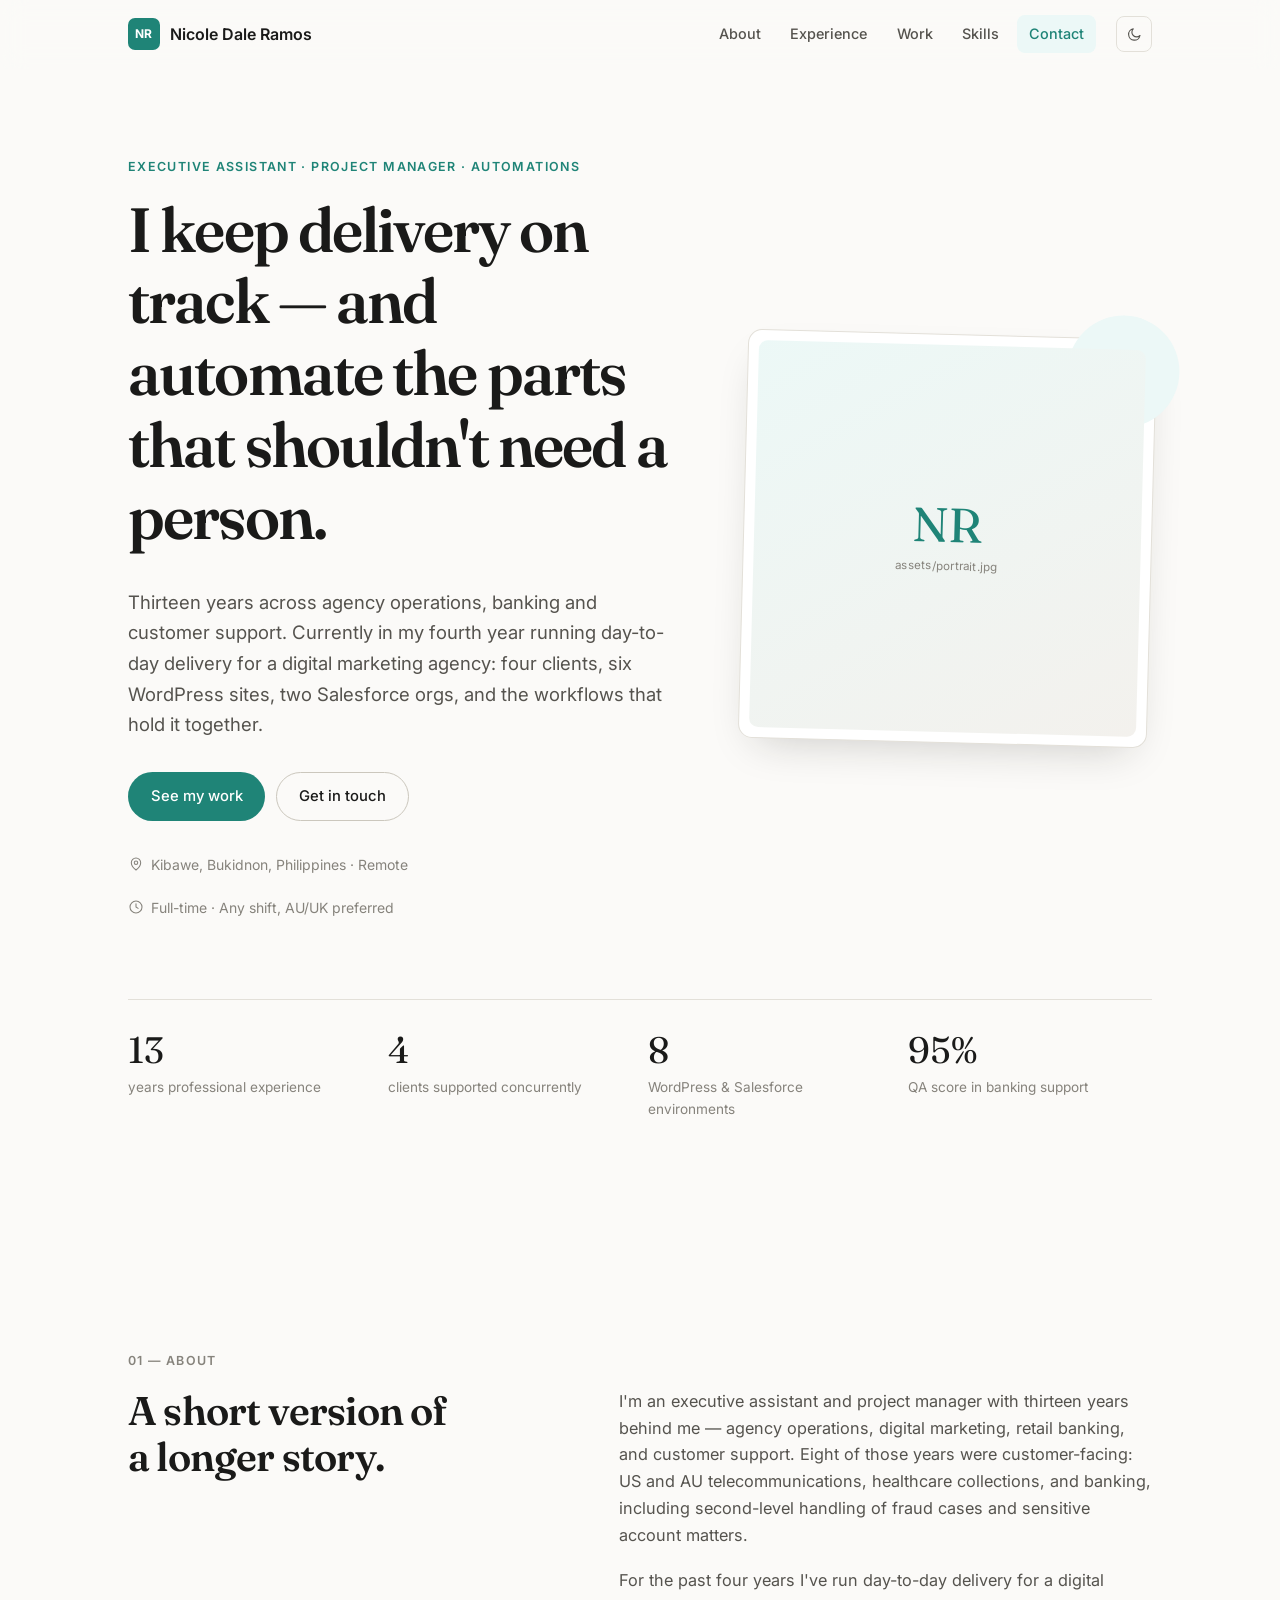
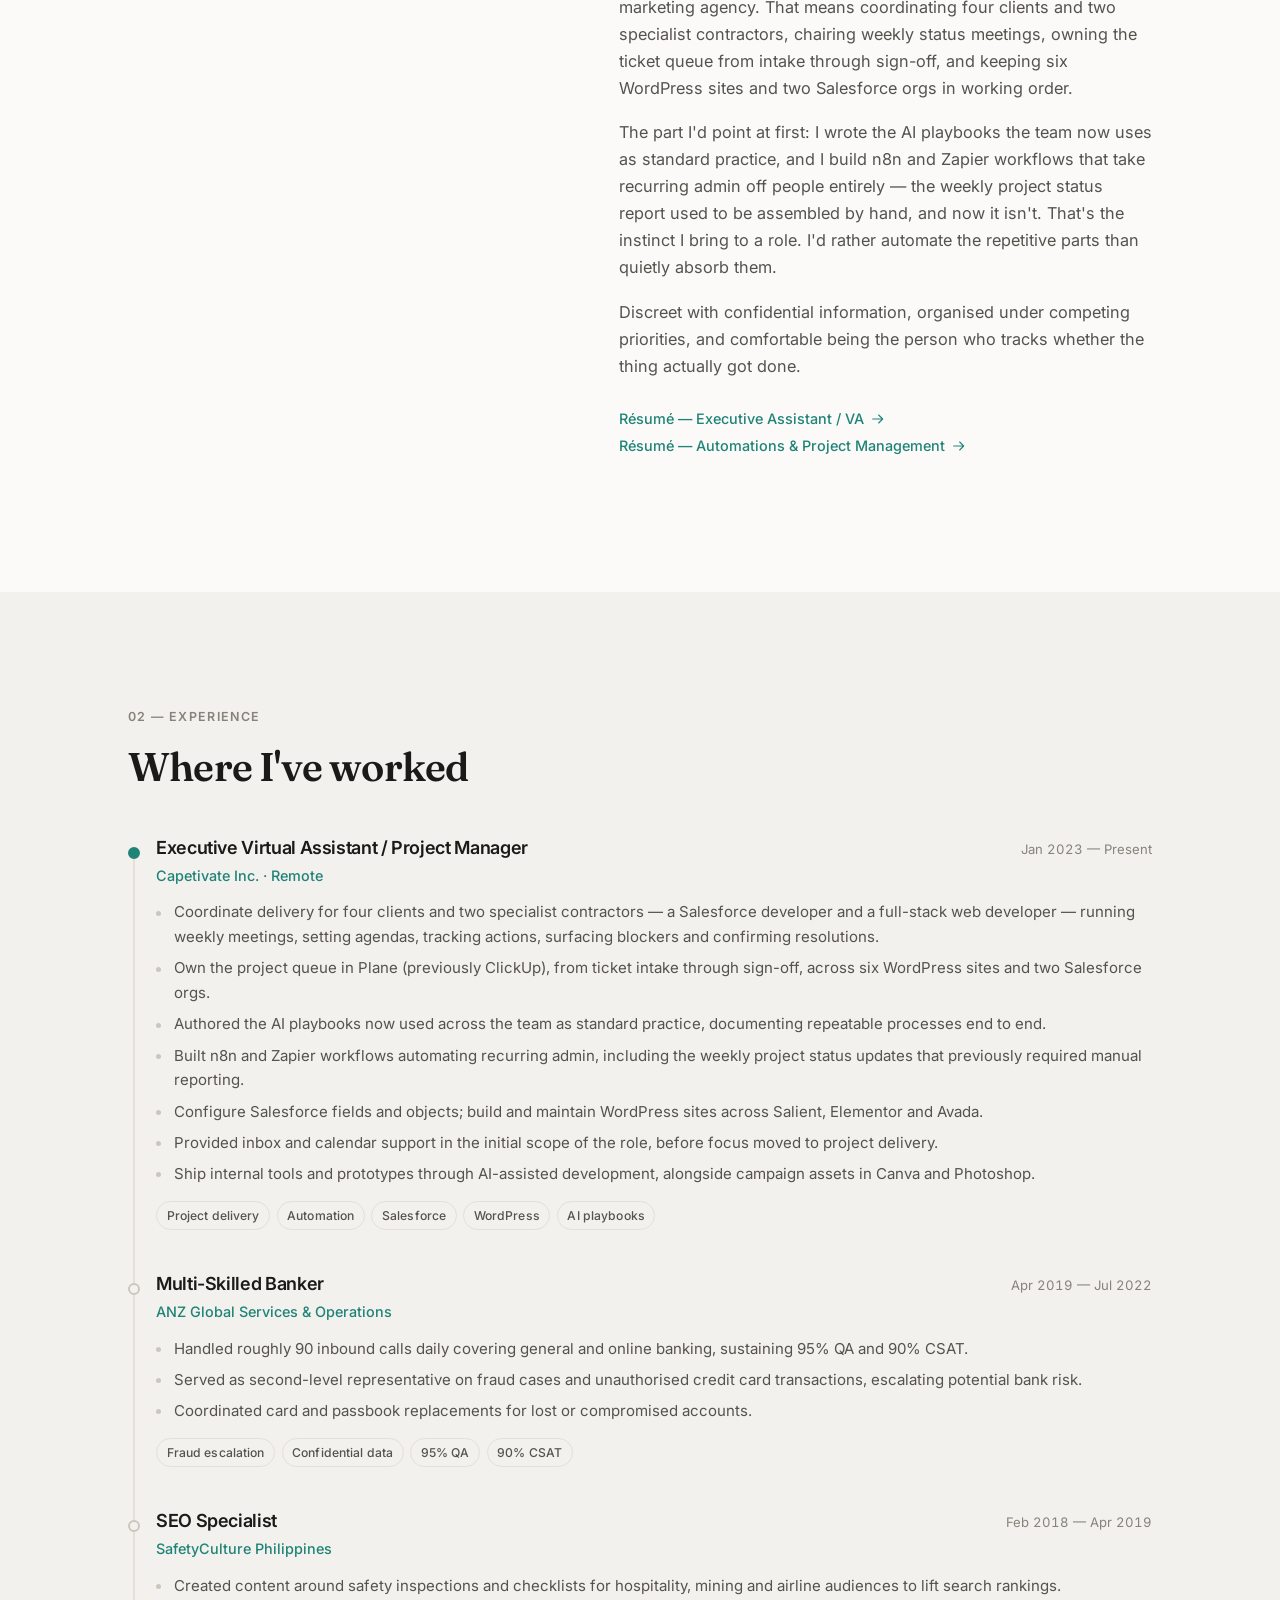
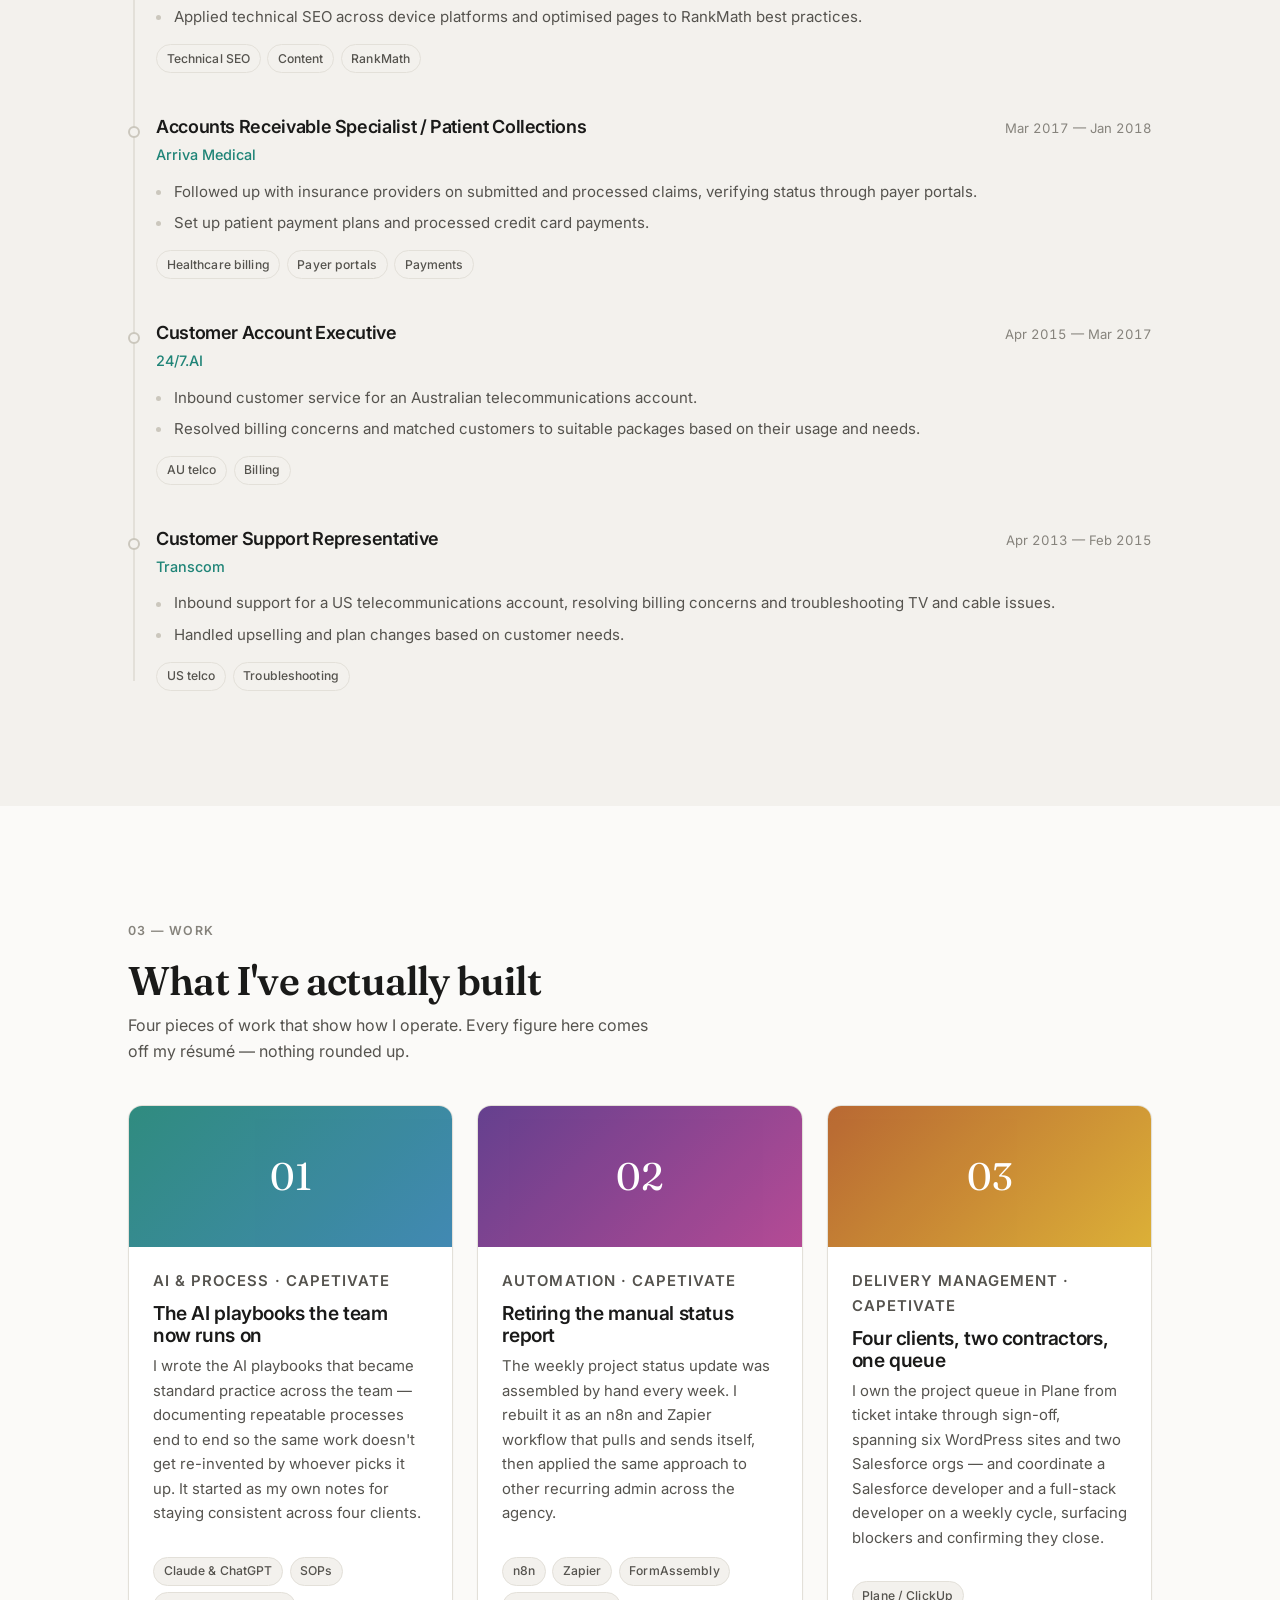
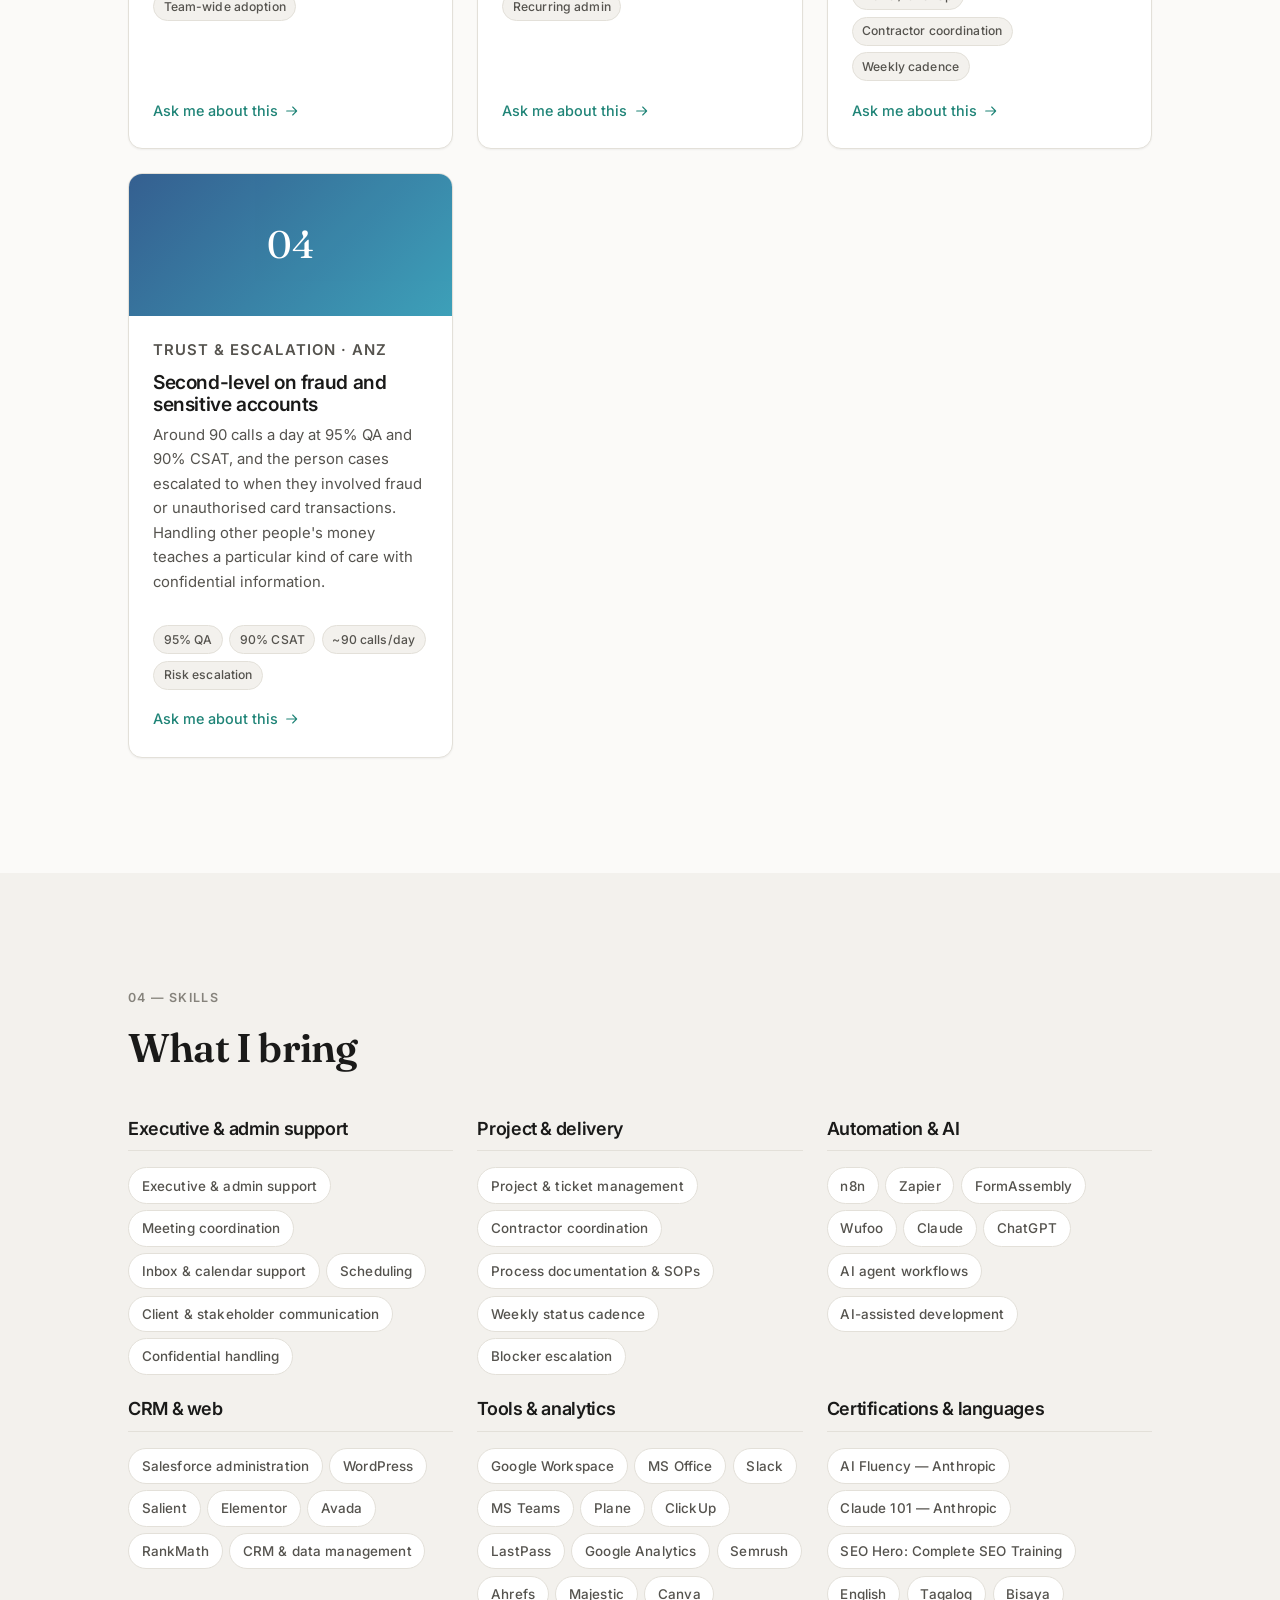
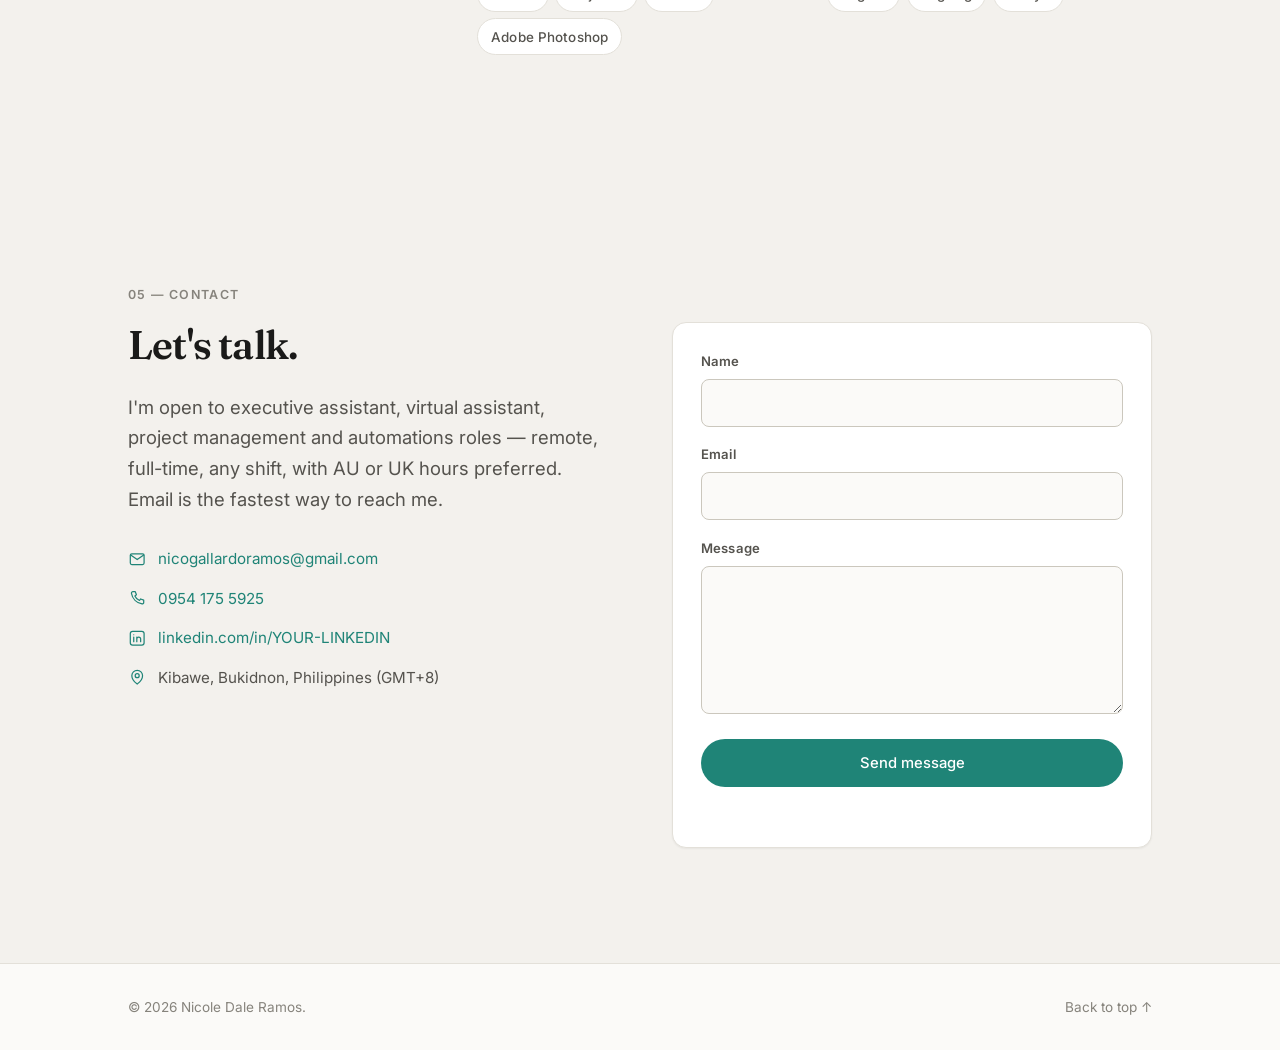
==== commit befbf873: "Replace placeholder content with real profile Site now carries Nicole Dale Ramos's actual details, c" ====
--- a/index.html
+++ b/index.html
@@ -4,16 +4,12 @@
 <meta charset="utf-8">
 <meta name="viewport" content="width=device-width, initial-scale=1">
 
-<!-- ══════════════════════════════════════════════════════════════════
-     EDIT ME — site metadata. Change these 6 lines and most of the
-     SEO / social-sharing setup is done.
-     ══════════════════════════════════════════════════════════════ -->
-<title>Alex Rivera — Operations &amp; Program Manager</title>
-<meta name="description" content="Operations and program manager with 8 years turning messy processes into systems that scale. Currently leading service delivery at Northwind Logistics.">
-<meta name="author" content="Alex Rivera">
+<title>Nicole Dale Ramos — Executive Assistant &amp; Automations Specialist</title>
+<meta name="description" content="Executive assistant, project manager and automations specialist with 13 years across agency operations, banking and customer support. Currently supporting four clients across six WordPress sites and two Salesforce orgs.">
+<meta name="author" content="Nicole Dale Ramos">
 <link rel="canonical" href="https://nicogallardoramos-glitch.github.io/">
-<meta property="og:title" content="Alex Rivera — Operations &amp; Program Manager">
-<meta property="og:description" content="Operations and program manager with 8 years turning messy processes into systems that scale.">
+<meta property="og:title" content="Nicole Dale Ramos — Executive Assistant &amp; Automations Specialist">
+<meta property="og:description" content="13 years across agency operations, banking and customer support. I keep delivery on track and automate the parts that shouldn't need a person.">
 <meta property="og:type" content="website">
 <meta property="og:url" content="https://nicogallardoramos-glitch.github.io/">
 <meta property="og:image" content="https://nicogallardoramos-glitch.github.io/assets/og-image.png">
@@ -43,8 +39,8 @@
 <header class="site-header" id="site-header">
   <div class="wrap header-inner">
     <a class="brand" href="#top">
-      <span class="brand-mark" aria-hidden="true">AR</span>
-      <span class="brand-name">Alex Rivera</span>
+      <span class="brand-mark" aria-hidden="true">NR</span>
+      <span class="brand-name">Nicole Dale Ramos</span>
     </a>
 
     <nav class="nav" id="nav" aria-label="Main">
@@ -76,28 +72,32 @@
   <section class="hero" id="top">
     <div class="wrap hero-grid">
       <div class="hero-text">
-        <p class="eyebrow reveal">Operations &amp; Program Management</p>
-        <h1 class="reveal">I turn messy processes into systems that scale.</h1>
+        <p class="eyebrow reveal">Executive Assistant · Project Manager · Automations</p>
+        <h1 class="reveal">I keep delivery on track — and automate the parts that shouldn't need a person.</h1>
         <p class="lede reveal">
-          Eight years building the operational backbone behind logistics and
-          services teams — the runbooks, the dashboards, and the handoffs that
-          keep 200-person organisations moving without heroics.
+          Thirteen years across agency operations, banking and customer
+          support. Currently in my fourth year running day-to-day delivery for
+          a digital marketing agency: four clients, six WordPress sites, two
+          Salesforce orgs, and the workflows that hold it together.
         </p>
         <div class="hero-cta reveal">
           <a class="btn btn-primary" href="#work">See my work</a>
           <a class="btn btn-ghost" href="#contact">Get in touch</a>
         </div>
         <ul class="hero-meta reveal">
-          <li><svg viewBox="0 0 24 24" aria-hidden="true"><path d="M12 21s7-5.4 7-11a7 7 0 1 0-14 0c0 5.6 7 11 7 11z"/><circle cx="12" cy="10" r="2.6"/></svg> Manila, Philippines · Remote-friendly</li>
-          <li><svg viewBox="0 0 24 24" aria-hidden="true"><circle cx="12" cy="12" r="9"/><path d="M12 7v5l3.2 2"/></svg> Open to new roles</li>
+          <li><svg viewBox="0 0 24 24" aria-hidden="true"><path d="M12 21s7-5.4 7-11a7 7 0 1 0-14 0c0 5.6 7 11 7 11z"/><circle cx="12" cy="10" r="2.6"/></svg> Kibawe, Bukidnon, Philippines · Remote</li>
+          <li><svg viewBox="0 0 24 24" aria-hidden="true"><circle cx="12" cy="12" r="9"/><path d="M12 7v5l3.2 2"/></svg> Full-time · Any shift, AU/UK preferred</li>
         </ul>
       </div>
 
       <div class="hero-portrait reveal">
-        <!-- EDIT ME — swap for a real photo: assets/portrait.jpg (square, 800×800) -->
+        <!-- EDIT ME — swap for a real photo: assets/portrait.jpg (square, 800×800).
+             Replace this whole .portrait-frame div with:
+             <img src="assets/portrait.jpg" alt="Nicole Dale Ramos" width="800" height="800"
+                  style="border-radius:calc(var(--radius) - 5px); display:block"> -->
         <div class="portrait-frame">
           <div class="portrait-placeholder" role="img" aria-label="Portrait placeholder">
-            <span>AR</span>
+            <span>NR</span>
             <small>assets/portrait.jpg</small>
           </div>
         </div>
@@ -106,10 +106,10 @@
 
     <div class="wrap">
       <dl class="stats reveal">
-        <div><dt>8</dt><dd>years in operations</dd></div>
-        <div><dt>34%</dt><dd>average cost reduction</dd></div>
-        <div><dt>12</dt><dd>teams onboarded</dd></div>
-        <div><dt>4</dt><dd>countries supported</dd></div>
+        <div><dt>13</dt><dd>years professional experience</dd></div>
+        <div><dt>4</dt><dd>clients supported concurrently</dd></div>
+        <div><dt>8</dt><dd>WordPress &amp; Salesforce environments</dd></div>
+        <div><dt>95%</dt><dd>QA score in banking support</dd></div>
       </dl>
     </div>
   </section>
@@ -122,27 +122,43 @@
         <h2 class="reveal">A short version of a longer story.</h2>
         <div class="prose reveal">
           <p>
-            I started out coordinating dispatch schedules on a whiteboard and
-            ended up designing the system that replaced it. That arc is more or
-            less my whole career: find the part of the business that runs on
-            memory and goodwill, and give it structure.
+            I'm an executive assistant and project manager with thirteen years
+            behind me — agency operations, digital marketing, retail banking,
+            and customer support. Eight of those years were customer-facing:
+            US and AU telecommunications, healthcare collections, and banking,
+            including second-level handling of fraud cases and sensitive
+            account matters.
           </p>
           <p>
-            Today I lead service delivery at Northwind Logistics, where I own
-            the operating cadence for a 60-person org across four regions. My
-            work sits between the people doing the work and the leadership
-            deciding what's next — translating in both directions, and making
-            sure the numbers everyone argues about are actually the same numbers.
+            For the past four years I've run day-to-day delivery for a digital
+            marketing agency. That means coordinating four clients and two
+            specialist contractors, chairing weekly status meetings, owning the
+            ticket queue from intake through sign-off, and keeping six
+            WordPress sites and two Salesforce orgs in working order.
           </p>
           <p>
-            Outside of work I mentor two operations analysts through a career
-            switchers' programme, and I'm slowly learning to make a decent
-            sourdough.
+            The part I'd point at first: I wrote the AI playbooks the team now
+            uses as standard practice, and I build n8n and Zapier workflows
+            that take recurring admin off people entirely — the weekly project
+            status report used to be assembled by hand, and now it isn't.
+            That's the instinct I bring to a role. I'd rather automate the
+            repetitive parts than quietly absorb them.
           </p>
+          <p>
+            Discreet with confidential information, organised under competing
+            priorities, and comfortable being the person who tracks whether
+            the thing actually got done.
+          </p>
+
           <p class="about-cta">
-            <a class="link-arrow" href="assets/resume.pdf" download>
-              Download résumé (PDF)
-              <svg viewBox="0 0 24 24" aria-hidden="true"><path d="M12 4v12M6.5 11.5 12 17l5.5-5.5M5 20h14"/></svg>
+            <a class="link-arrow" href="resume/ea-va.html">
+              Résumé — Executive Assistant / VA
+              <svg viewBox="0 0 24 24" aria-hidden="true"><path d="M4 12h15M13 6l6 6-6 6"/></svg>
+            </a>
+            <br>
+            <a class="link-arrow" href="resume/automations.html">
+              Résumé — Automations &amp; Project Management
+              <svg viewBox="0 0 24 24" aria-hidden="true"><path d="M4 12h15M13 6l6 6-6 6"/></svg>
             </a>
           </p>
         </div>
@@ -161,17 +177,21 @@
           <div class="tl-marker" aria-hidden="true"></div>
           <div class="tl-body">
             <div class="tl-head">
-              <h3>Senior Operations Manager</h3>
-              <span class="tl-date">2022 — Present</span>
+              <h3>Executive Virtual Assistant / Project Manager</h3>
+              <span class="tl-date">Jan 2023 — Present</span>
             </div>
-            <p class="tl-org">Northwind Logistics · Manila</p>
+            <p class="tl-org">Capetivate Inc. · Remote</p>
             <ul class="tl-points">
-              <li>Own the weekly operating cadence for a 60-person delivery org across PH, SG, MY and AU.</li>
-              <li>Rebuilt the capacity model, cutting overtime spend 34% while holding SLA at 98.2%.</li>
-              <li>Introduced a single source of truth for delivery metrics, ending three years of duplicate reporting.</li>
-            </ul>
-            <ul class="tags">
-              <li>Process design</li><li>Capacity planning</li><li>Stakeholder mgmt</li>
+              <li>Coordinate delivery for four clients and two specialist contractors — a Salesforce developer and a full-stack web developer — running weekly meetings, setting agendas, tracking actions, surfacing blockers and confirming resolutions.</li>
+              <li>Own the project queue in Plane (previously ClickUp), from ticket intake through sign-off, across six WordPress sites and two Salesforce orgs.</li>
+              <li>Authored the AI playbooks now used across the team as standard practice, documenting repeatable processes end to end.</li>
+              <li>Built n8n and Zapier workflows automating recurring admin, including the weekly project status updates that previously required manual reporting.</li>
+              <li>Configure Salesforce fields and objects; build and maintain WordPress sites across Salient, Elementor and Avada.</li>
+              <li>Provided inbox and calendar support in the initial scope of the role, before focus moved to project delivery.</li>
+              <li>Ship internal tools and prototypes through AI-assisted development, alongside campaign assets in Canva and Photoshop.</li>
+            </ul>
+            <ul class="tags">
+              <li>Project delivery</li><li>Automation</li><li>Salesforce</li><li>WordPress</li><li>AI playbooks</li>
             </ul>
           </div>
         </li>
@@ -180,17 +200,17 @@
           <div class="tl-marker" aria-hidden="true"></div>
           <div class="tl-body">
             <div class="tl-head">
-              <h3>Program Manager, Service Delivery</h3>
-              <span class="tl-date">2019 — 2022</span>
+              <h3>Multi-Skilled Banker</h3>
+              <span class="tl-date">Apr 2019 — Jul 2022</span>
             </div>
-            <p class="tl-org">Meridian Services Group · Manila</p>
+            <p class="tl-org">ANZ Global Services &amp; Operations</p>
             <ul class="tl-points">
-              <li>Ran the onboarding programme for 12 enterprise accounts, from contract signature to steady state.</li>
-              <li>Reduced average time-to-first-value from 71 days to 39 by standardising the first four weeks.</li>
-              <li>Built the escalation framework still used across the services division.</li>
-            </ul>
-            <ul class="tags">
-              <li>Program mgmt</li><li>Client onboarding</li><li>Playbooks</li>
+              <li>Handled roughly 90 inbound calls daily covering general and online banking, sustaining 95% QA and 90% CSAT.</li>
+              <li>Served as second-level representative on fraud cases and unauthorised credit card transactions, escalating potential bank risk.</li>
+              <li>Coordinated card and passbook replacements for lost or compromised accounts.</li>
+            </ul>
+            <ul class="tags">
+              <li>Fraud escalation</li><li>Confidential data</li><li>95% QA</li><li>90% CSAT</li>
             </ul>
           </div>
         </li>
@@ -199,16 +219,16 @@
           <div class="tl-marker" aria-hidden="true"></div>
           <div class="tl-body">
             <div class="tl-head">
-              <h3>Operations Analyst</h3>
-              <span class="tl-date">2017 — 2019</span>
+              <h3>SEO Specialist</h3>
+              <span class="tl-date">Feb 2018 — Apr 2019</span>
             </div>
-            <p class="tl-org">Meridian Services Group · Manila</p>
+            <p class="tl-org">SafetyCulture Philippines</p>
             <ul class="tl-points">
-              <li>Owned weekly and monthly reporting for a 200-person operation.</li>
-              <li>Automated the dispatch reconciliation process, saving roughly 15 hours a week.</li>
-            </ul>
-            <ul class="tags">
-              <li>Reporting</li><li>SQL</li><li>Automation</li>
+              <li>Created content around safety inspections and checklists for hospitality, mining and airline audiences to lift search rankings.</li>
+              <li>Applied technical SEO across device platforms and optimised pages to RankMath best practices.</li>
+            </ul>
+            <ul class="tags">
+              <li>Technical SEO</li><li>Content</li><li>RankMath</li>
             </ul>
           </div>
         </li>
@@ -217,12 +237,52 @@
           <div class="tl-marker" aria-hidden="true"></div>
           <div class="tl-body">
             <div class="tl-head">
-              <h3>BS Industrial Engineering</h3>
-              <span class="tl-date">2013 — 2017</span>
+              <h3>Accounts Receivable Specialist / Patient Collections</h3>
+              <span class="tl-date">Mar 2017 — Jan 2018</span>
             </div>
-            <p class="tl-org">University of the Philippines Diliman</p>
+            <p class="tl-org">Arriva Medical</p>
             <ul class="tl-points">
-              <li>Graduated cum laude. Thesis on queueing models for last-mile delivery hubs.</li>
+              <li>Followed up with insurance providers on submitted and processed claims, verifying status through payer portals.</li>
+              <li>Set up patient payment plans and processed credit card payments.</li>
+            </ul>
+            <ul class="tags">
+              <li>Healthcare billing</li><li>Payer portals</li><li>Payments</li>
+            </ul>
+          </div>
+        </li>
+
+        <li class="reveal">
+          <div class="tl-marker" aria-hidden="true"></div>
+          <div class="tl-body">
+            <div class="tl-head">
+              <h3>Customer Account Executive</h3>
+              <span class="tl-date">Apr 2015 — Mar 2017</span>
+            </div>
+            <p class="tl-org">24/7.AI</p>
+            <ul class="tl-points">
+              <li>Inbound customer service for an Australian telecommunications account.</li>
+              <li>Resolved billing concerns and matched customers to suitable packages based on their usage and needs.</li>
+            </ul>
+            <ul class="tags">
+              <li>AU telco</li><li>Billing</li>
+            </ul>
+          </div>
+        </li>
+
+        <li class="reveal">
+          <div class="tl-marker" aria-hidden="true"></div>
+          <div class="tl-body">
+            <div class="tl-head">
+              <h3>Customer Support Representative</h3>
+              <span class="tl-date">Apr 2013 — Feb 2015</span>
+            </div>
+            <p class="tl-org">Transcom</p>
+            <ul class="tl-points">
+              <li>Inbound support for a US telecommunications account, resolving billing concerns and troubleshooting TV and cable issues.</li>
+              <li>Handled upselling and plan changes based on customer needs.</li>
+            </ul>
+            <ul class="tags">
+              <li>US telco</li><li>Troubleshooting</li>
             </ul>
           </div>
         </li>
@@ -230,31 +290,30 @@
     </div>
   </section>
 
-  <!-- ─── Work / Case studies ───────────────────────────────────── -->
+  <!-- ─── Work ──────────────────────────────────────────────────── -->
   <section class="section" id="work">
     <div class="wrap">
       <p class="section-label reveal">03 — Work</p>
-      <h2 class="section-title reveal">Selected projects</h2>
+      <h2 class="section-title reveal">What I've actually built</h2>
       <p class="section-intro reveal">
-        Four pieces of work that show how I think. Each one started as a
-        complaint someone made in a meeting.
+        Four pieces of work that show how I operate. Every figure here comes
+        off my résumé — nothing rounded up.
       </p>
 
       <div class="cards">
-        <!-- EDIT ME — duplicate an <article> to add a project -->
         <article class="card reveal">
           <div class="card-thumb" data-tone="a" aria-hidden="true"><span>01</span></div>
           <div class="card-body">
-            <p class="card-kicker">Capacity planning · 2024</p>
-            <h3>Rebuilding the capacity model</h3>
+            <p class="card-kicker">AI &amp; process · Capetivate</p>
+            <h3>The AI playbooks the team now runs on</h3>
             <p>
-              Overtime was eating the regional margin and nobody could say why.
-              I rebuilt the forecast from shift-level data, exposed the two
-              routes causing 60% of the overrun, and shipped a staffing model
-              the regional leads maintain themselves.
+              I wrote the AI playbooks that became standard practice across the
+              team — documenting repeatable processes end to end so the same
+              work doesn't get re-invented by whoever picks it up. It started as
+              my own notes for staying consistent across four clients.
             </p>
             <ul class="tags">
-              <li>34% overtime reduction</li><li>Excel → SQL</li><li>4 regions</li>
+              <li>Claude &amp; ChatGPT</li><li>SOPs</li><li>Team-wide adoption</li>
             </ul>
             <a class="link-arrow" href="#contact">
               Ask me about this
@@ -266,16 +325,16 @@
         <article class="card reveal">
           <div class="card-thumb" data-tone="b" aria-hidden="true"><span>02</span></div>
           <div class="card-body">
-            <p class="card-kicker">Reporting · 2023</p>
-            <h3>One number, one owner</h3>
+            <p class="card-kicker">Automation · Capetivate</p>
+            <h3>Retiring the manual status report</h3>
             <p>
-              Three teams reported "on-time delivery" three different ways. I
-              ran the definition workshop, wrote the metric dictionary, and
-              migrated everyone onto a single warehouse view — then deleted the
-              old dashboards so there was no way back.
+              The weekly project status update was assembled by hand every
+              week. I rebuilt it as an n8n and Zapier workflow that pulls and
+              sends itself, then applied the same approach to other recurring
+              admin across the agency.
             </p>
             <ul class="tags">
-              <li>Metric dictionary</li><li>9 dashboards retired</li><li>Change mgmt</li>
+              <li>n8n</li><li>Zapier</li><li>FormAssembly</li><li>Recurring admin</li>
             </ul>
             <a class="link-arrow" href="#contact">
               Ask me about this
@@ -287,16 +346,16 @@
         <article class="card reveal">
           <div class="card-thumb" data-tone="c" aria-hidden="true"><span>03</span></div>
           <div class="card-body">
-            <p class="card-kicker">Onboarding · 2021</p>
-            <h3>The first four weeks, standardised</h3>
+            <p class="card-kicker">Delivery management · Capetivate</p>
+            <h3>Four clients, two contractors, one queue</h3>
             <p>
-              Enterprise onboarding took anywhere from 40 to 120 days depending
-              on who ran it. I mapped the ten fastest launches, turned the
-              overlap into a playbook, and cut average time-to-first-value to 39
-              days across 12 accounts.
+              I own the project queue in Plane from ticket intake through
+              sign-off, spanning six WordPress sites and two Salesforce orgs —
+              and coordinate a Salesforce developer and a full-stack developer
+              on a weekly cycle, surfacing blockers and confirming they close.
             </p>
             <ul class="tags">
-              <li>71 → 39 days</li><li>12 accounts</li><li>Playbook design</li>
+              <li>Plane / ClickUp</li><li>Contractor coordination</li><li>Weekly cadence</li>
             </ul>
             <a class="link-arrow" href="#contact">
               Ask me about this
@@ -308,15 +367,16 @@
         <article class="card reveal">
           <div class="card-thumb" data-tone="d" aria-hidden="true"><span>04</span></div>
           <div class="card-body">
-            <p class="card-kicker">Automation · 2018</p>
-            <h3>Killing the reconciliation spreadsheet</h3>
+            <p class="card-kicker">Trust &amp; escalation · ANZ</p>
+            <h3>Second-level on fraud and sensitive accounts</h3>
             <p>
-              Two analysts spent every Monday morning matching dispatch records
-              by hand. I scripted the match, added an exceptions queue for the
-              genuinely ambiguous 4%, and gave both of them their week back.
+              Around 90 calls a day at 95% QA and 90% CSAT, and the person
+              cases escalated to when they involved fraud or unauthorised card
+              transactions. Handling other people's money teaches a particular
+              kind of care with confidential information.
             </p>
             <ul class="tags">
-              <li>15 hrs/week saved</li><li>Python</li><li>Exception handling</li>
+              <li>95% QA</li><li>90% CSAT</li><li>~90 calls/day</li><li>Risk escalation</li>
             </ul>
             <a class="link-arrow" href="#contact">
               Ask me about this
@@ -336,66 +396,54 @@
 
       <div class="skills-grid">
         <div class="skill-group reveal">
-          <h3>Operations</h3>
+          <h3>Executive &amp; admin support</h3>
           <ul class="tags tags-lg">
-            <li>Process design</li><li>Capacity planning</li><li>SLA management</li>
-            <li>Vendor management</li><li>Continuous improvement</li><li>Lean / Six Sigma</li>
+            <li>Executive &amp; admin support</li><li>Meeting coordination</li>
+            <li>Inbox &amp; calendar support</li><li>Scheduling</li>
+            <li>Client &amp; stakeholder communication</li><li>Confidential handling</li>
           </ul>
         </div>
         <div class="skill-group reveal">
-          <h3>Program &amp; people</h3>
+          <h3>Project &amp; delivery</h3>
           <ul class="tags tags-lg">
-            <li>Program management</li><li>Stakeholder comms</li><li>Change management</li>
-            <li>Team leadership</li><li>Mentoring</li><li>Facilitation</li>
+            <li>Project &amp; ticket management</li><li>Contractor coordination</li>
+            <li>Process documentation &amp; SOPs</li><li>Weekly status cadence</li>
+            <li>Blocker escalation</li>
           </ul>
         </div>
         <div class="skill-group reveal">
-          <h3>Tools &amp; data</h3>
+          <h3>Automation &amp; AI</h3>
           <ul class="tags tags-lg">
-            <li>SQL</li><li>Excel (advanced)</li><li>Power BI</li><li>Tableau</li>
-            <li>Python (basics)</li><li>Jira</li><li>Asana</li><li>Notion</li>
+            <li>n8n</li><li>Zapier</li><li>FormAssembly</li><li>Wufoo</li>
+            <li>Claude</li><li>ChatGPT</li><li>AI agent workflows</li>
+            <li>AI-assisted development</li>
           </ul>
         </div>
         <div class="skill-group reveal">
-          <h3>Certifications</h3>
+          <h3>CRM &amp; web</h3>
           <ul class="tags tags-lg">
-            <li>PMP (2023)</li><li>Lean Six Sigma Green Belt</li><li>Scrum Master (PSM I)</li>
-          </ul>
-        </div>
-      </div>
-    </div>
-  </section>
-
-  <!-- ─── Testimonials ──────────────────────────────────────────── -->
-  <section class="section" id="testimonials">
-    <div class="wrap">
-      <p class="section-label reveal">05 — References</p>
-      <h2 class="section-title reveal">What colleagues say</h2>
-
-      <div class="quotes">
-        <figure class="quote reveal">
-          <blockquote>
-            Alex has an unusual talent for walking into a room where everyone
-            disagrees and leaving with a decision. Half our operating rhythm is
-            something they built.
-          </blockquote>
-          <figcaption>
-            <strong>Priya Raman</strong>
-            <span>VP Operations, Northwind Logistics</span>
-          </figcaption>
-        </figure>
-
-        <figure class="quote reveal">
-          <blockquote>
-            I inherited the onboarding playbook Alex wrote. Three years on we've
-            barely had to change it — it was built for the messy cases, not the
-            happy path.
-          </blockquote>
-          <figcaption>
-            <strong>Daniel Okafor</strong>
-            <span>Director of Delivery, Meridian Services Group</span>
-          </figcaption>
-        </figure>
+            <li>Salesforce administration</li><li>WordPress</li><li>Salient</li>
+            <li>Elementor</li><li>Avada</li><li>RankMath</li><li>CRM &amp; data management</li>
+          </ul>
+        </div>
+        <div class="skill-group reveal">
+          <h3>Tools &amp; analytics</h3>
+          <ul class="tags tags-lg">
+            <li>Google Workspace</li><li>MS Office</li><li>Slack</li><li>MS Teams</li>
+            <li>Plane</li><li>ClickUp</li><li>LastPass</li>
+            <li>Google Analytics</li><li>Semrush</li><li>Ahrefs</li><li>Majestic</li>
+            <li>Canva</li><li>Adobe Photoshop</li>
+          </ul>
+        </div>
+        <div class="skill-group reveal">
+          <h3>Certifications &amp; languages</h3>
+          <ul class="tags tags-lg">
+            <li>AI Fluency — Anthropic</li>
+            <li>Claude 101 — Anthropic</li>
+            <li>SEO Hero: Complete SEO Training</li>
+            <li>English</li><li>Tagalog</li><li>Bisaya</li>
+          </ul>
+        </div>
       </div>
     </div>
   </section>
@@ -403,36 +451,46 @@
   <!-- ─── Contact ───────────────────────────────────────────────── -->
   <section class="section section-contact" id="contact">
     <div class="wrap">
-      <p class="section-label reveal">06 — Contact</p>
+      <p class="section-label reveal">05 — Contact</p>
       <div class="contact-grid">
         <div class="reveal">
           <h2>Let's talk.</h2>
           <p class="lede">
-            I'm open to operations and program leadership roles, and always
-            happy to trade notes on process work. Fastest way to reach me is
-            email.
+            I'm open to executive assistant, virtual assistant, project
+            management and automations roles — remote, full-time, any shift,
+            with AU or UK hours preferred. Email is the fastest way to reach
+            me.
           </p>
 
           <ul class="contact-list">
-            <!-- EDIT ME — real links go here -->
             <li>
               <svg viewBox="0 0 24 24" aria-hidden="true"><rect x="3" y="5" width="18" height="14" rx="2"/><path d="m3.5 6.5 8.5 6 8.5-6"/></svg>
-              <a href="mailto:hello@example.com">hello@example.com</a>
+              <a href="mailto:nicogallardoramos@gmail.com">nicogallardoramos@gmail.com</a>
             </li>
+            <!-- Your phone is published here at your request. Public pages get
+                 scraped by bots in a way a emailed résumé does not, so if the
+                 spam SMS starts, delete this one <li> and redeploy. -->
+            <li>
+              <svg viewBox="0 0 24 24" aria-hidden="true"><path d="M6.5 3.5h3l1.5 4-2 1.5a12 12 0 0 0 6 6l1.5-2 4 1.5v3a2 2 0 0 1-2.2 2A17 17 0 0 1 4.5 5.7 2 2 0 0 1 6.5 3.5z"/></svg>
+              <a href="tel:+639541755925">0954 175 5925</a>
+            </li>
+            <!-- EDIT ME — add your LinkedIn URL. For EA/VA applications this is
+                 usually the second thing a recruiter clicks; leaving it out is
+                 a real gap. Delete this block if you'd rather not link one. -->
             <li>
               <svg viewBox="0 0 24 24" aria-hidden="true"><rect x="3" y="3" width="18" height="18" rx="3"/><path d="M7.5 10.5v6M7.5 7.5v.01M11.5 16.5v-6M11.5 13c0-1.4 1-2.5 2.4-2.5s2.6 1 2.6 2.6v3.4"/></svg>
-              <a href="https://linkedin.com/in/example" rel="me noopener">linkedin.com/in/example</a>
+              <a href="https://linkedin.com/in/YOUR-LINKEDIN" rel="me noopener">linkedin.com/in/YOUR-LINKEDIN</a>
             </li>
             <li>
               <svg viewBox="0 0 24 24" aria-hidden="true"><path d="M12 21s7-5.4 7-11a7 7 0 1 0-14 0c0 5.6 7 11 7 11z"/><circle cx="12" cy="10" r="2.6"/></svg>
-              <span>Manila, Philippines (GMT+8)</span>
+              <span>Kibawe, Bukidnon, Philippines (GMT+8)</span>
             </li>
           </ul>
         </div>
 
         <!-- Static hosting has no backend. This posts to Formspree's free tier.
              Sign up at formspree.io, then replace YOUR_FORM_ID below.
-             Until you do, the form will not send anything. -->
+             Until you do, the form says so rather than silently failing. -->
         <form class="contact-form reveal" id="contact-form"
               action="https://formspree.io/f/YOUR_FORM_ID" method="POST">
           <div class="field">
@@ -460,7 +518,7 @@
 
 <footer class="site-footer">
   <div class="wrap footer-inner">
-    <p>© <span id="year">2026</span> Alex Rivera. Built with plain HTML &amp; CSS.</p>
+    <p>© <span id="year">2026</span> Nicole Dale Ramos.</p>
     <a href="#top" class="to-top">Back to top ↑</a>
   </div>
 </footer>
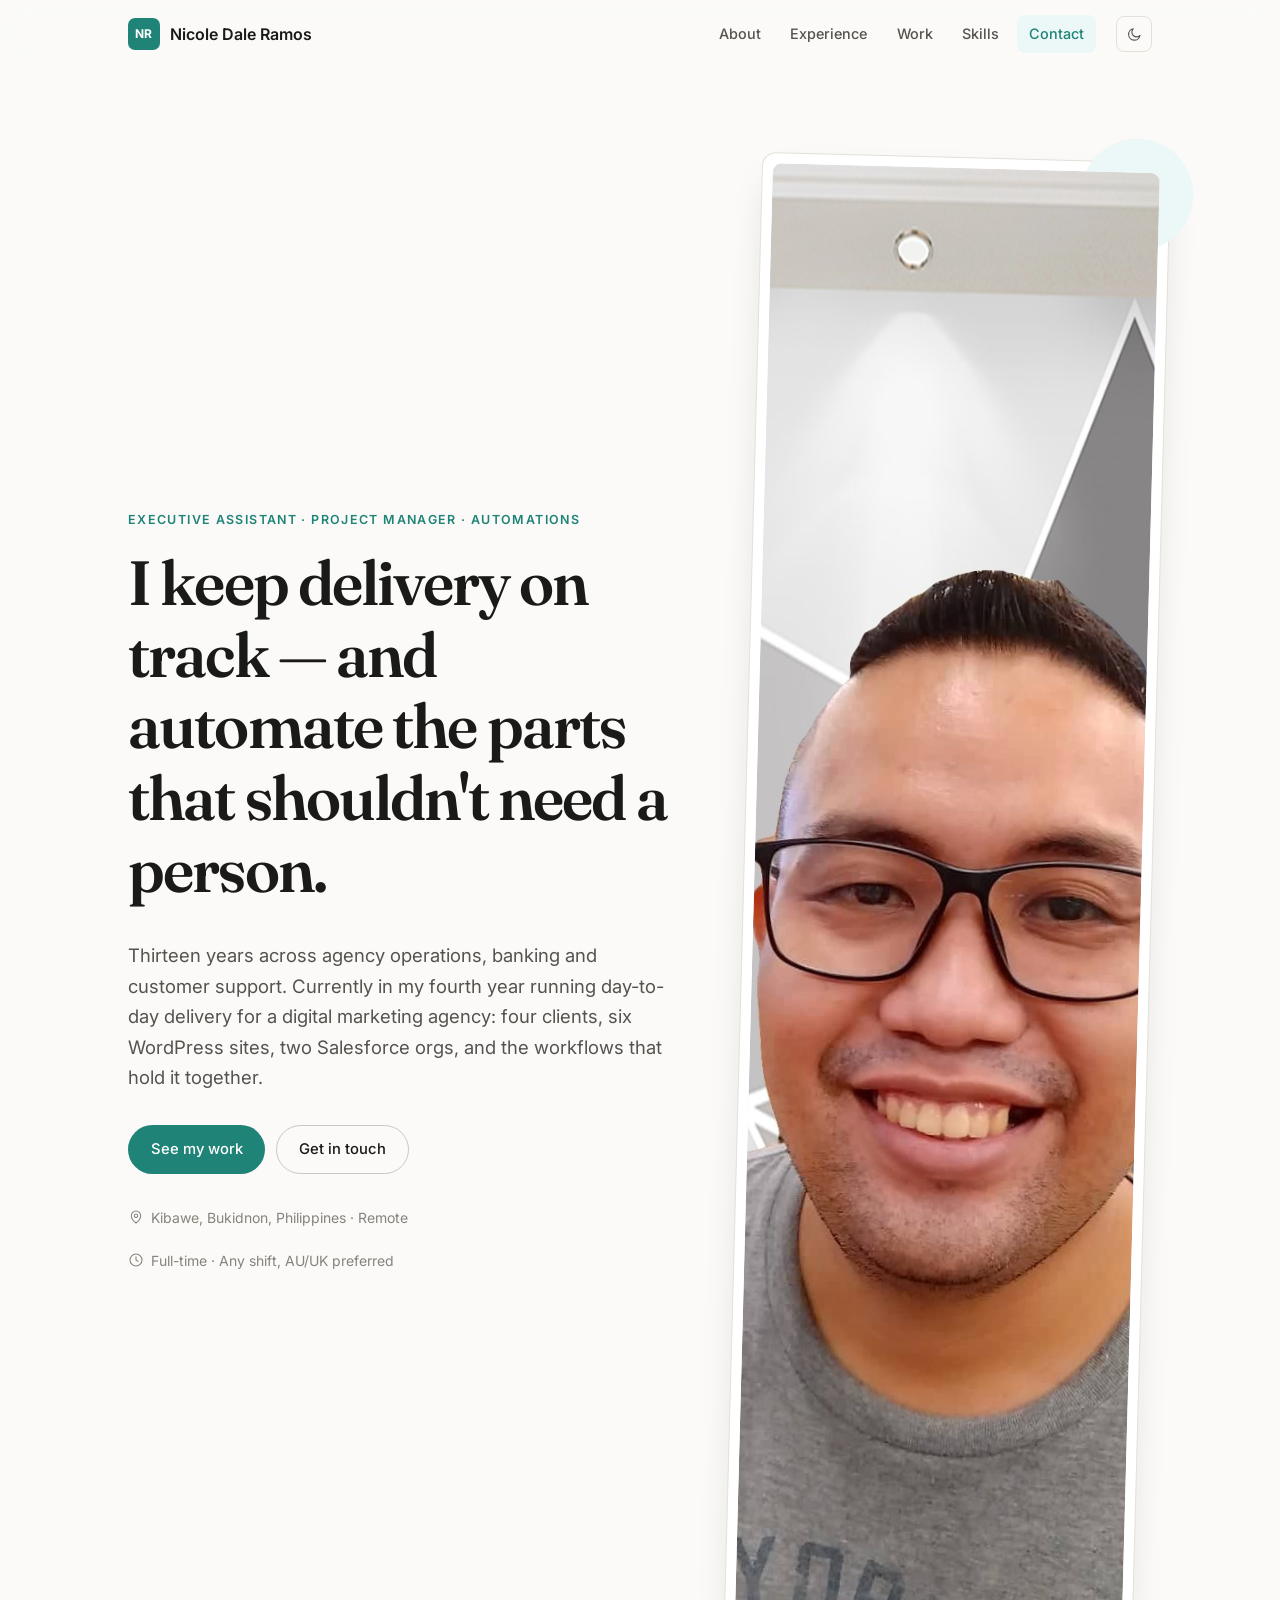
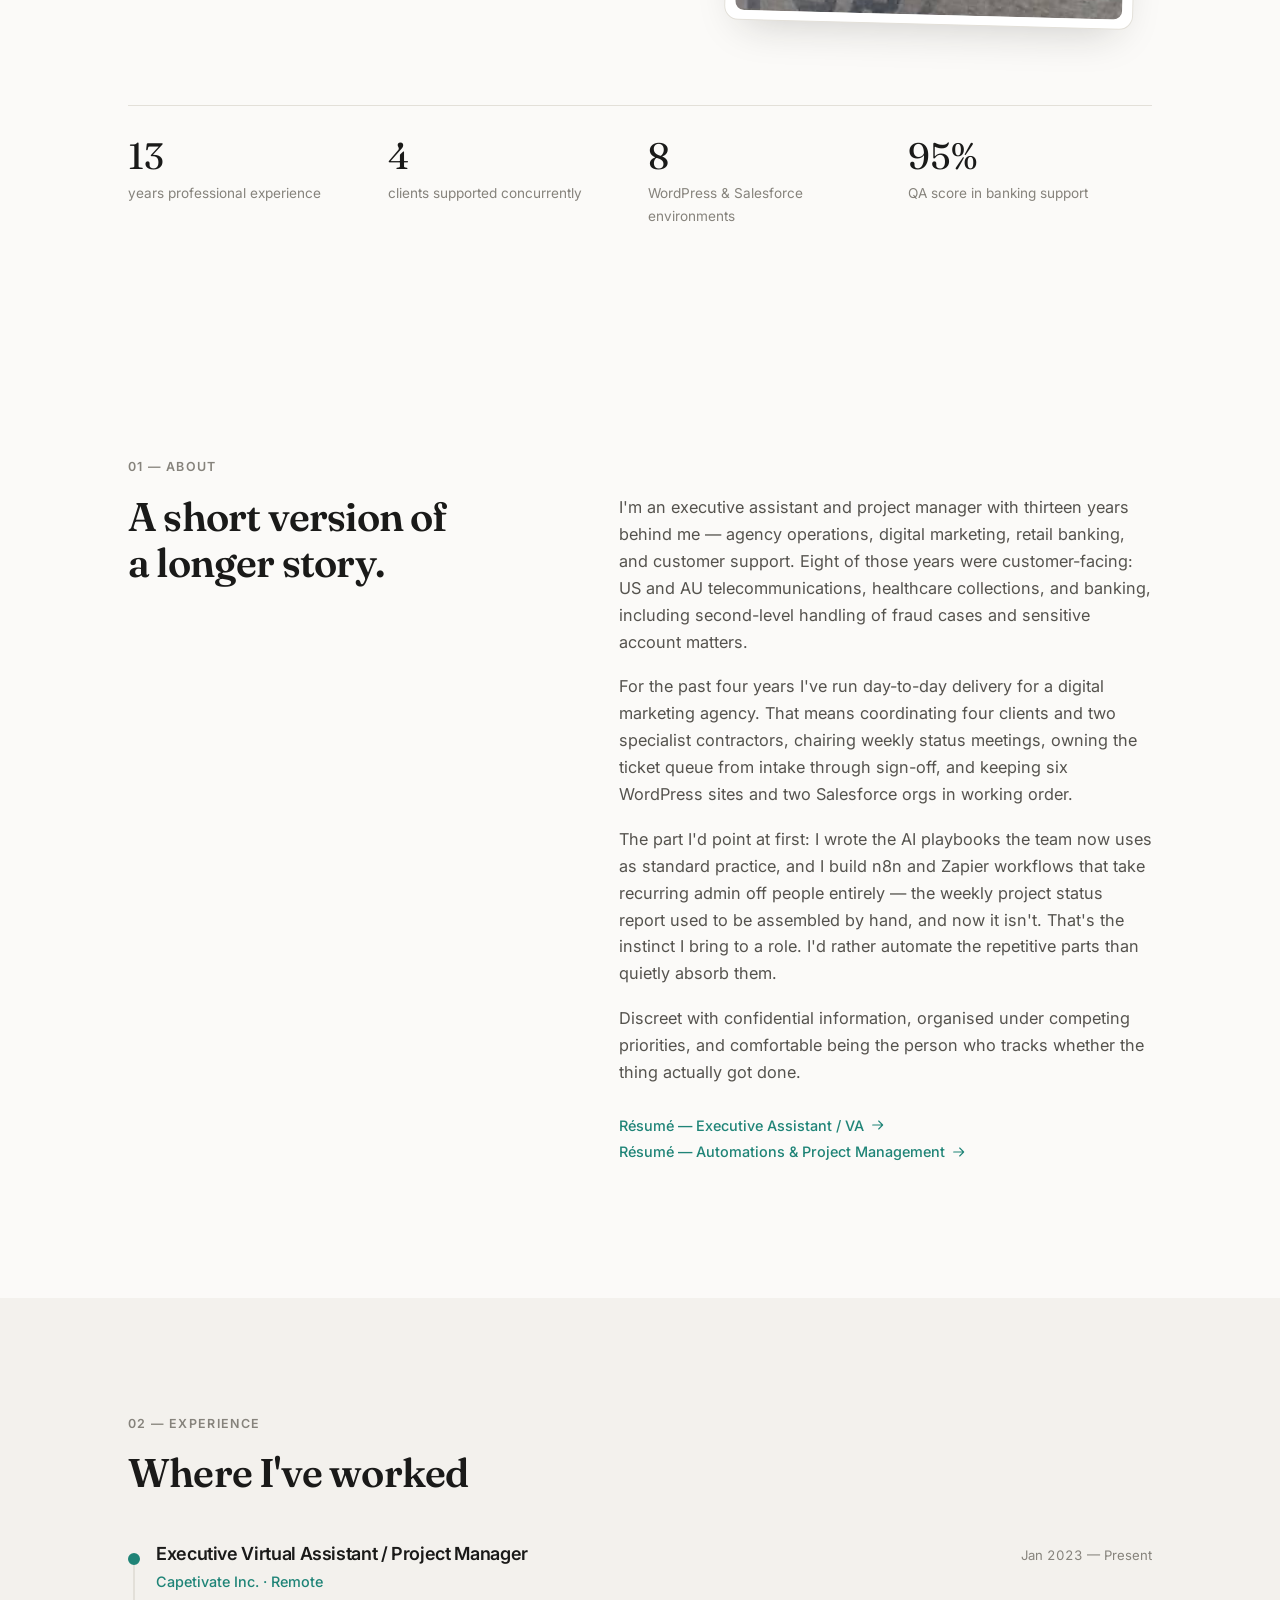
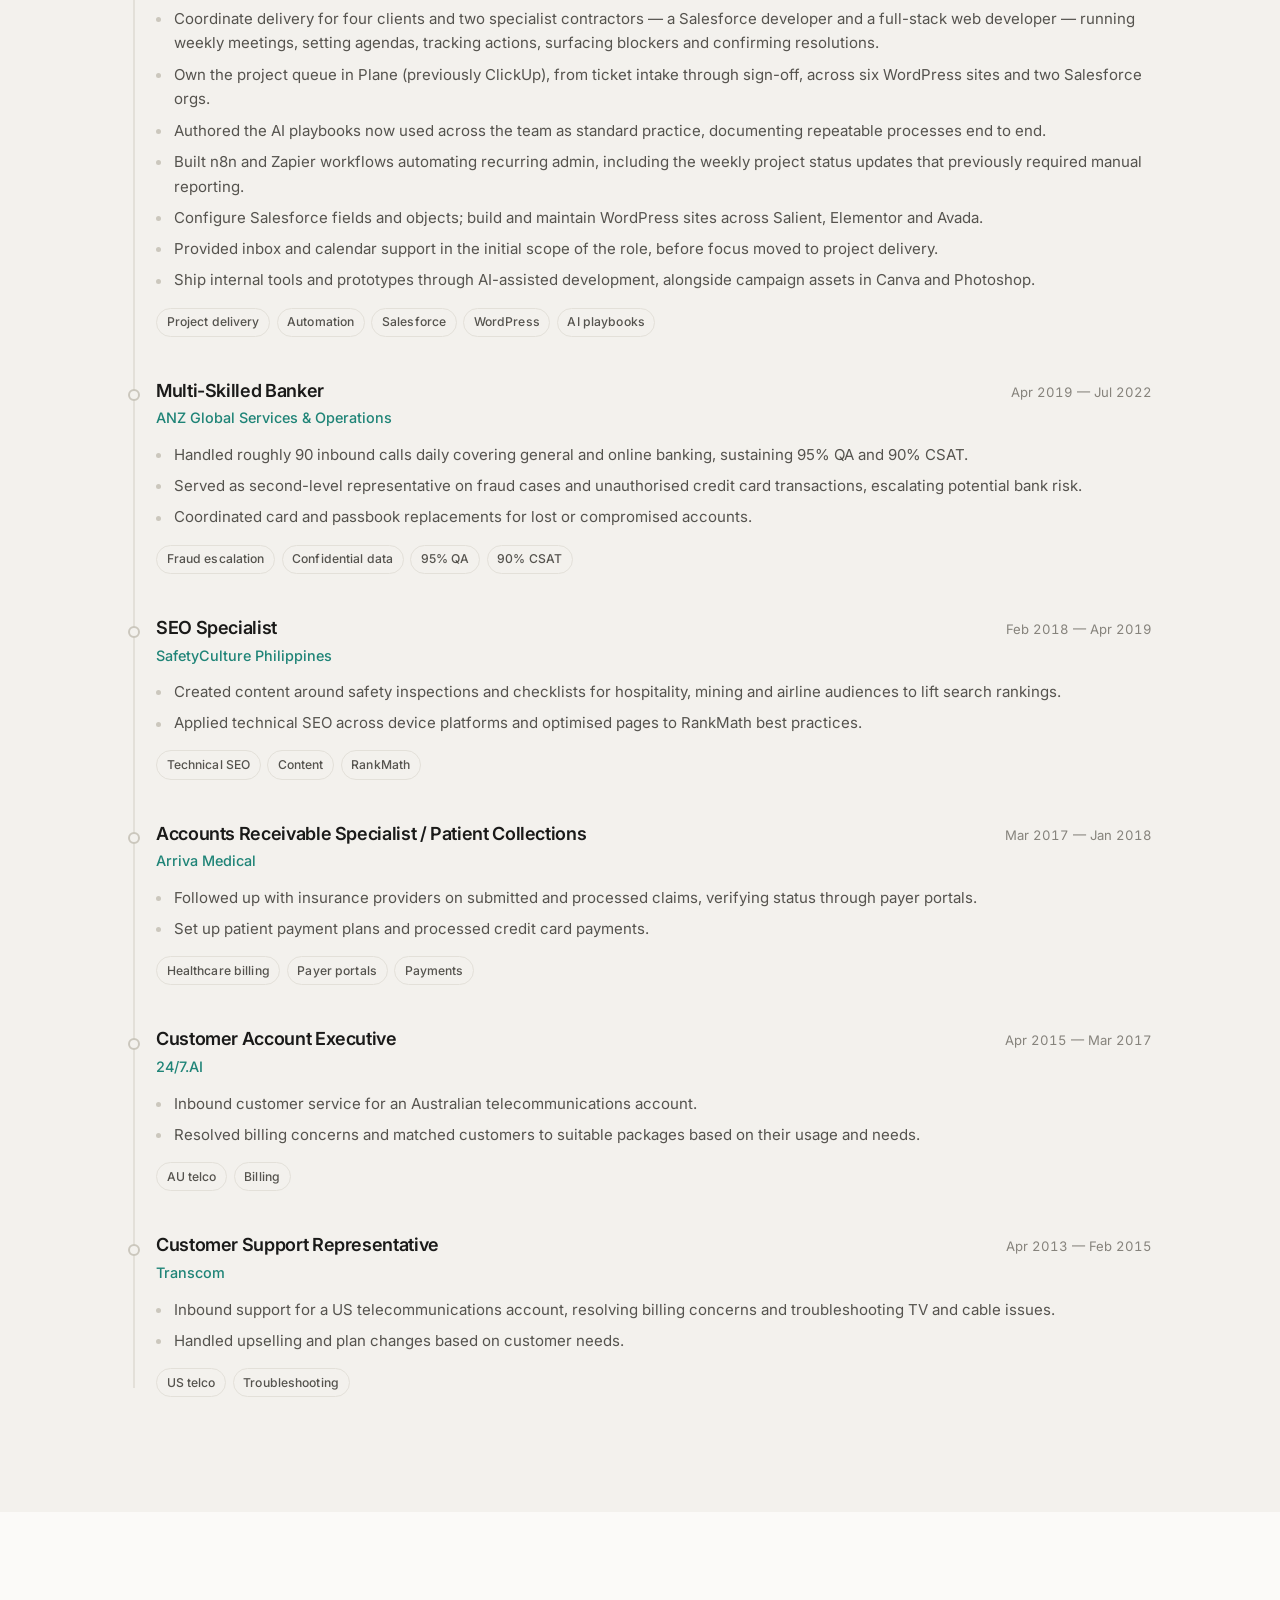
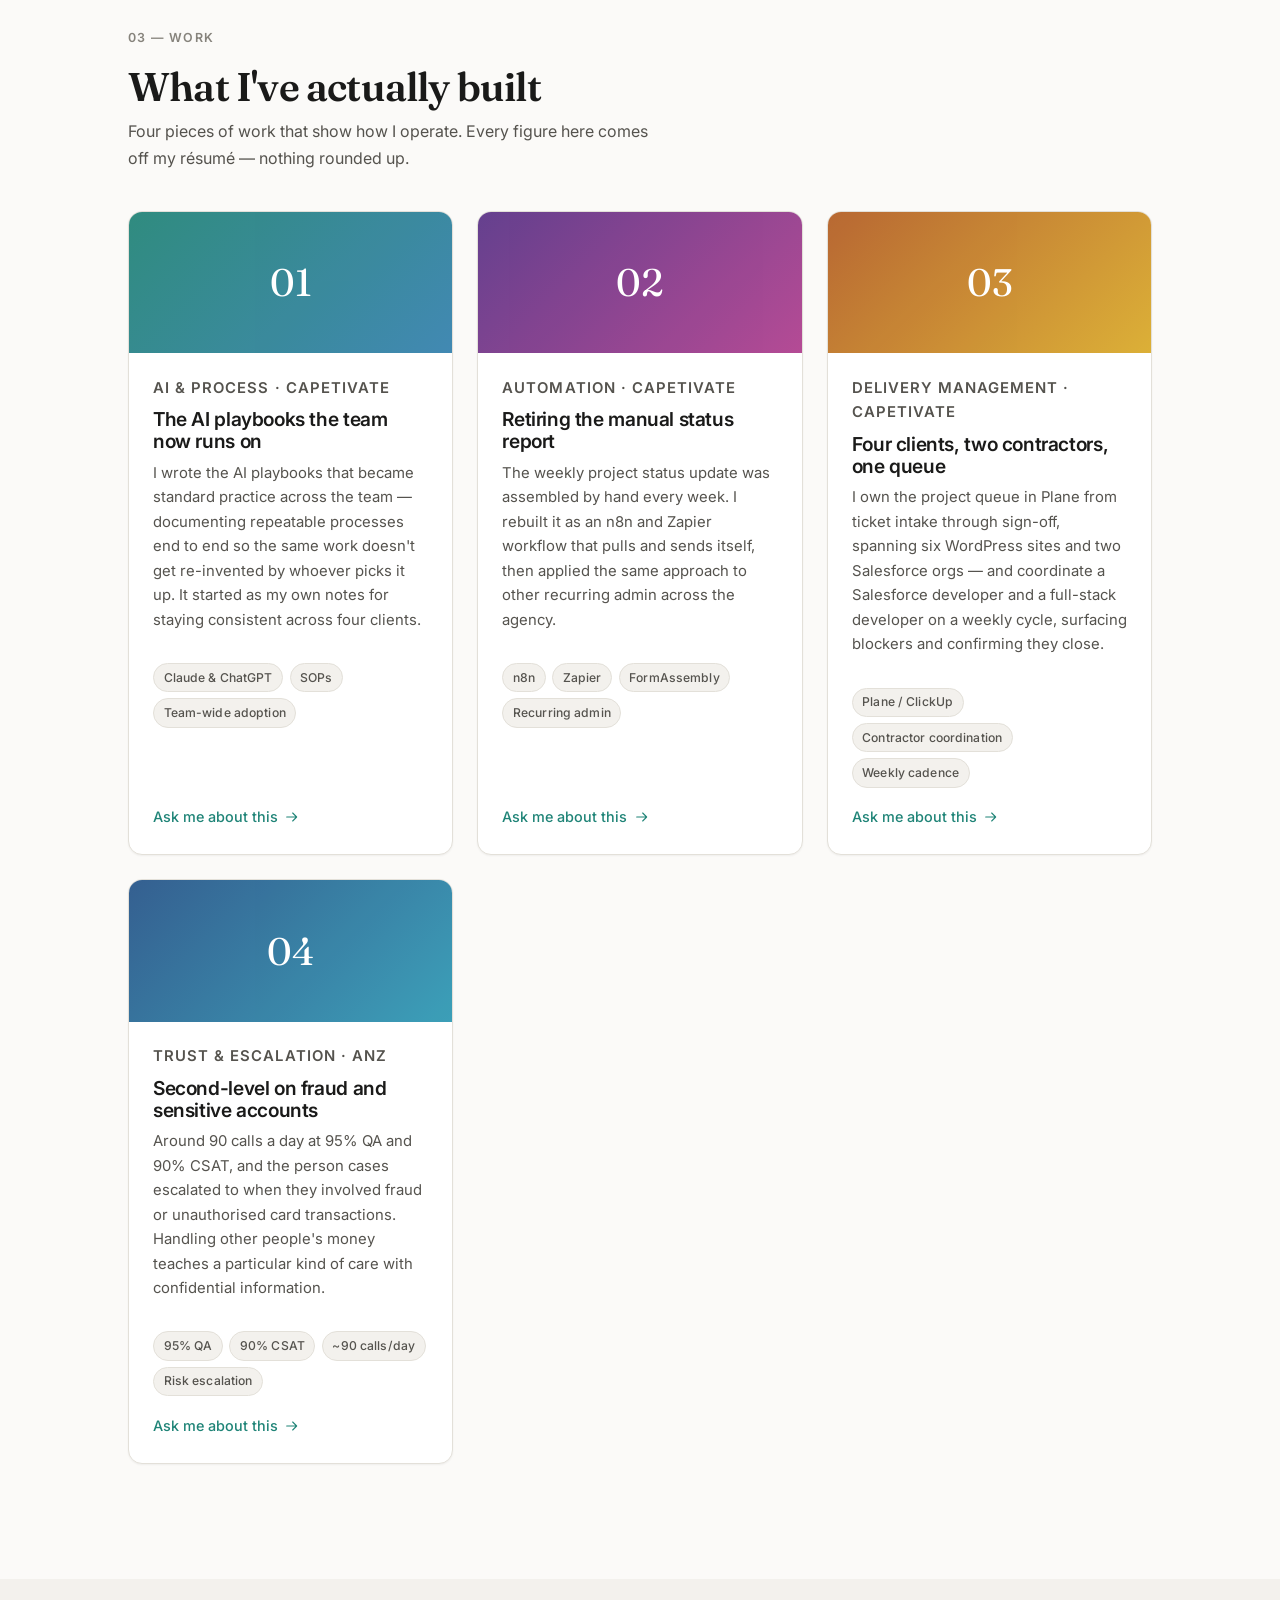
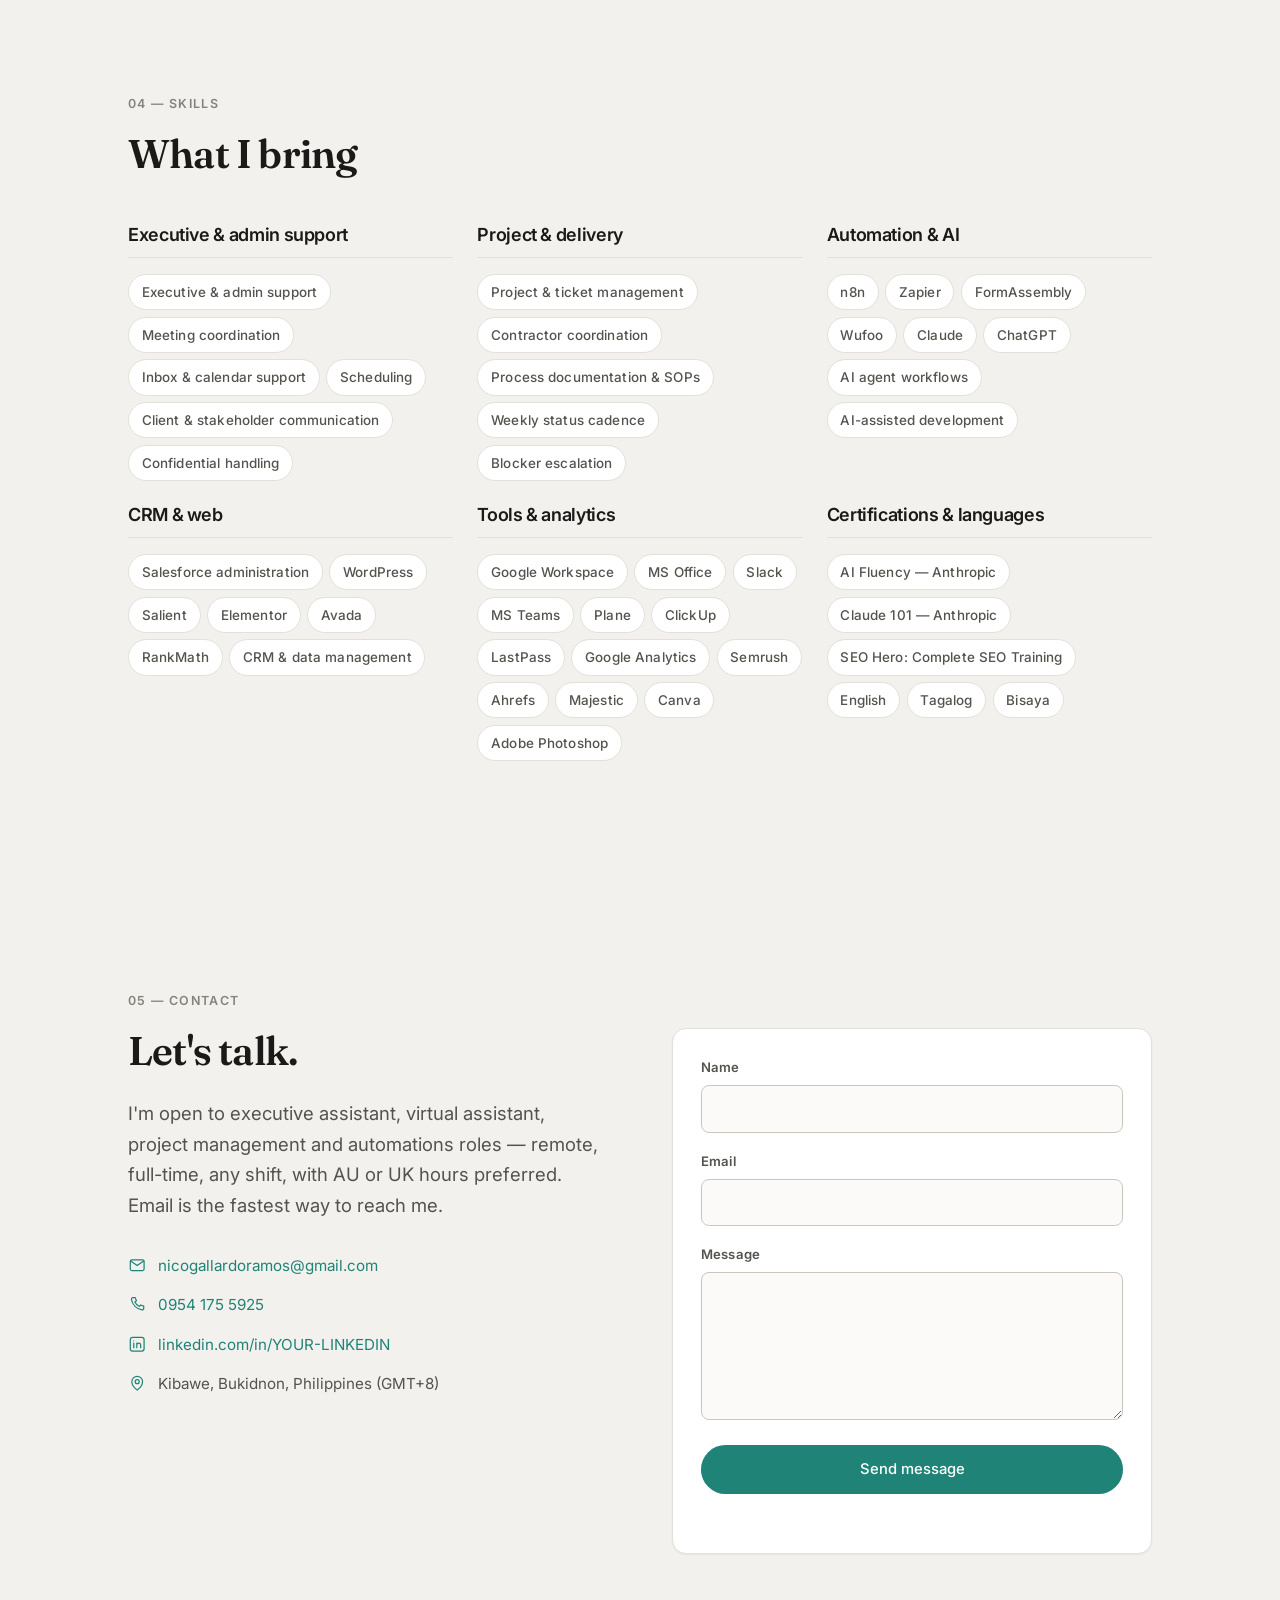
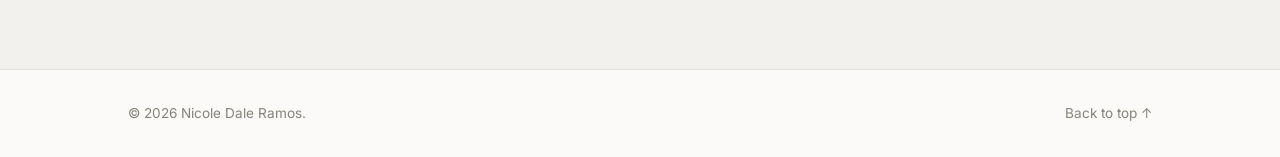
==== commit 717c54ba: "Add portrait photo and update URLs for renamed account - assets/portrait.jpg replaces the lettered h" ====
--- a/index.html
+++ b/index.html
@@ -7,12 +7,12 @@
 <title>Nicole Dale Ramos — Executive Assistant &amp; Automations Specialist</title>
 <meta name="description" content="Executive assistant, project manager and automations specialist with 13 years across agency operations, banking and customer support. Currently supporting four clients across six WordPress sites and two Salesforce orgs.">
 <meta name="author" content="Nicole Dale Ramos">
-<link rel="canonical" href="https://nicogallardoramos-glitch.github.io/">
+<link rel="canonical" href="https://nicoledaleramos.github.io/">
 <meta property="og:title" content="Nicole Dale Ramos — Executive Assistant &amp; Automations Specialist">
 <meta property="og:description" content="13 years across agency operations, banking and customer support. I keep delivery on track and automate the parts that shouldn't need a person.">
 <meta property="og:type" content="website">
-<meta property="og:url" content="https://nicogallardoramos-glitch.github.io/">
-<meta property="og:image" content="https://nicogallardoramos-glitch.github.io/assets/og-image.png">
+<meta property="og:url" content="https://nicoledaleramos.github.io/">
+<meta property="og:image" content="https://nicoledaleramos.github.io/assets/og-image.png">
 <meta name="twitter:card" content="summary_large_image">
 
 <link rel="icon" href="assets/favicon.svg" type="image/svg+xml">
@@ -91,15 +91,10 @@
       </div>
 
       <div class="hero-portrait reveal">
-        <!-- EDIT ME — swap for a real photo: assets/portrait.jpg (square, 800×800).
-             Replace this whole .portrait-frame div with:
-             <img src="assets/portrait.jpg" alt="Nicole Dale Ramos" width="800" height="800"
-                  style="border-radius:calc(var(--radius) - 5px); display:block"> -->
         <div class="portrait-frame">
-          <div class="portrait-placeholder" role="img" aria-label="Portrait placeholder">
-            <span>NR</span>
-            <small>assets/portrait.jpg</small>
-          </div>
+          <img class="portrait-img" src="assets/portrait.jpg"
+               alt="Nicole Dale Ramos" width="1288" height="1447"
+               fetchpriority="high" decoding="async">
         </div>
       </div>
     </div>
--- a/css/styles.css
+++ b/css/styles.css
@@ -281,6 +281,16 @@
   width: 7rem; height: 7rem; border-radius: 50%;
   background: var(--accent-soft); z-index: -1;
 }
+/* The source photo is portrait-shaped; the frame is square. object-fit
+   crops rather than squashes, and object-position biases the crop upward
+   so the face sits in the visual centre instead of being cut at the chin. */
+.portrait-img {
+  display: block; width: 100%; aspect-ratio: 1;
+  object-fit: cover; object-position: 50% 22%;
+  border-radius: calc(var(--radius) - 5px);
+  background: var(--bg-alt);
+}
+
 .portrait-placeholder {
   aspect-ratio: 1; display: grid; place-content: center; gap: .5rem;
   border-radius: calc(var(--radius) - 5px);
